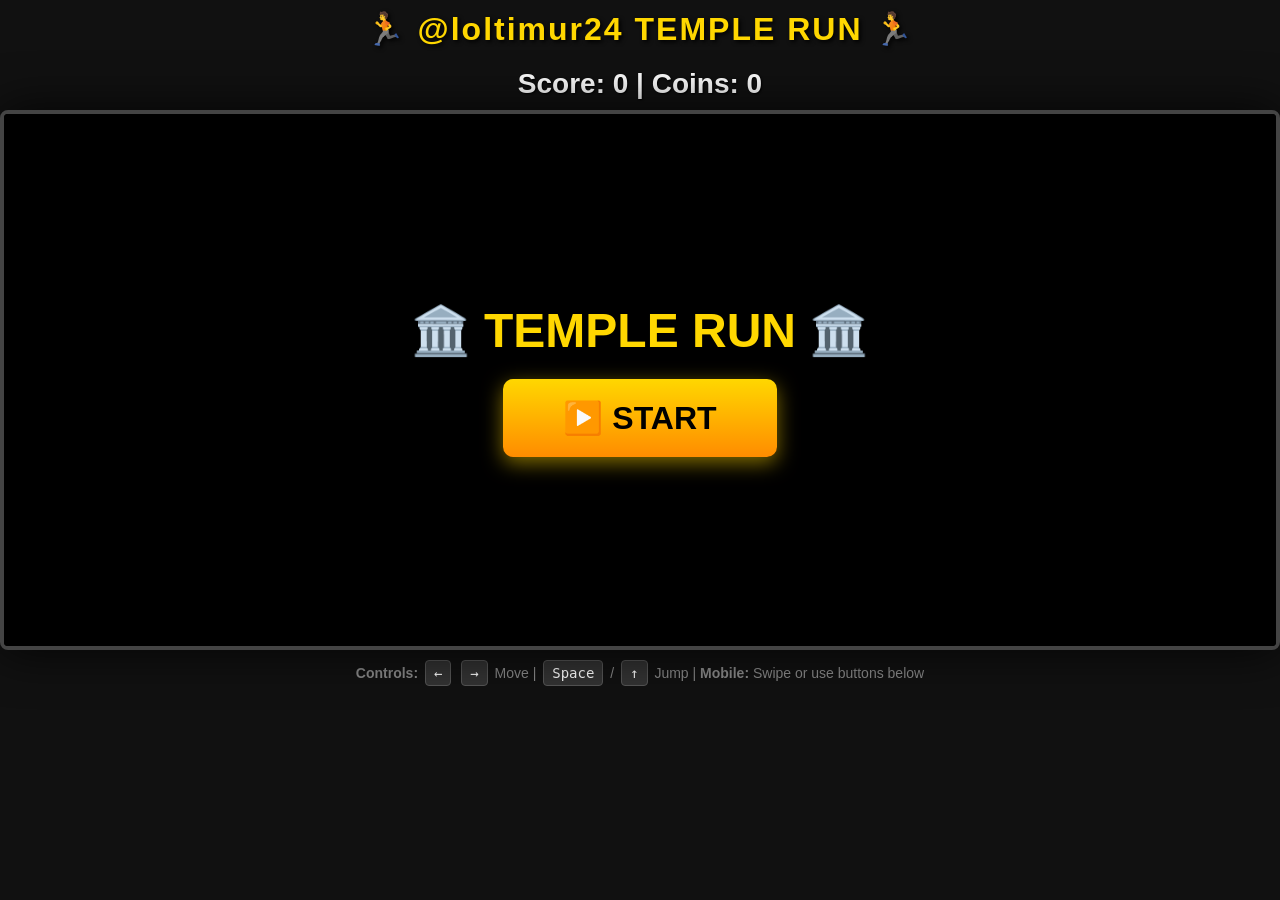
==== index.html @ e9f909a5 "Add initial HTML structure for Temple Run game" ====
<!DOCTYPE html>
<html lang="en">
<head>
<meta charset="UTF-8">
<meta name="viewport" content="width=device-width, initial-scale=1.0, maximum-scale=1.0, user-scalable=no">
<title>@loltimur24 4K Temple Run</title>
<style>
    * {
        margin: 0;
        padding: 0;
        box-sizing: border-box;
        -webkit-tap-highlight-color: transparent;
    }
    
    body {
        margin: 0;
        overflow: hidden;
        font-family: 'Segoe UI', Tahoma, Geneva, Verdana, sans-serif;
        background: #111;
        color: #fff;
        text-align: center;
        min-height: 100vh;
        display: flex;
        flex-direction: column;
        align-items: center;
        touch-action: none;
    }
    
    #gameContainer {
        position: relative;
        box-shadow: 0 0 50px rgba(0,0,0,0.8);
        border: 4px solid #444;
        border-radius: 8px;
        overflow: hidden;
        max-width: 100vw;
        max-height: 60vh;
    }
    
    canvas {
        display: block;
        background: #000;
        max-width: 100%;
        height: auto;
    }
    
    h1 { 
        margin: 10px 0; 
        font-size: clamp(20px, 5vw, 32px); 
        text-shadow: 2px 2px 4px #000;
        color: #ffd700;
        letter-spacing: 2px;
    }
    
    #score { 
        font-size: clamp(18px, 4vw, 28px); 
        margin: 10px; 
        font-weight: bold;
        text-shadow: 1px 1px 2px #000;
    }
    
    #gameOver { 
        position: absolute;
        top: 50%;
        left: 50%;
        transform: translate(-50%, -50%);
        display: none; 
        font-size: clamp(32px, 8vw, 64px); 
        color: #ff4444; 
        font-weight: bold;
        text-shadow: 4px 4px 0px #000;
        background: rgba(0,0,0,0.85);
        padding: 20px 40px;
        border-radius: 10px;
        border: 2px solid #ff4444;
        z-index: 10;
        white-space: nowrap;
    }
    
    #restartBtn { 
        position: absolute;
        top: 65%;
        left: 50%;
        transform: translateX(-50%);
        display: none; 
        font-size: clamp(18px, 4vw, 24px); 
        padding: 15px 40px; 
        cursor: pointer; 
        background: linear-gradient(180deg, #ffd700, #ff8c00);
        color: #000;
        border: none;
        border-radius: 8px;
        font-weight: bold;
        box-shadow: 0 4px 15px rgba(255, 215, 0, 0.4);
        transition: transform 0.2s, box-shadow 0.2s;
        z-index: 11;
    }
    
    #restartBtn:hover, #restartBtn:active {
        transform: translateX(-50%) scale(1.05);
        box-shadow: 0 6px 20px rgba(255, 215, 0, 0.6);
    }
    
    #instructions {
        margin: 10px;
        color: #888;
        font-size: clamp(12px, 3vw, 14px);
        padding: 0 10px;
    }
    
    .key {
        display: inline-block;
        background: #333;
        padding: 4px 8px;
        border-radius: 4px;
        border: 1px solid #555;
        margin: 0 3px;
        font-family: monospace;
        color: #fff;
        font-size: inherit;
    }
    
    /* Mobile Controls */
    #mobileControls {
        display: none;
        width: 100%;
        max-width: 600px;
        padding: 20px;
        gap: 10px;
        justify-content: center;
        flex-wrap: wrap;
    }
    
    .controlBtn {
        width: 80px;
        height: 80px;
        border-radius: 50%;
        border: 3px solid #ffd700;
        background: linear-gradient(180deg, #444, #222);
        color: #ffd700;
        font-size: 32px;
        display: flex;
        align-items: center;
        justify-content: center;
        cursor: pointer;
        user-select: none;
        -webkit-user-select: none;
        touch-action: manipulation;
        box-shadow: 0 4px 10px rgba(0,0,0,0.5);
        transition: transform 0.1s, background 0.1s;
    }
    
    .controlBtn:active, .controlBtn.active {
        transform: scale(0.9);
        background: linear-gradient(180deg, #ffd700, #ff8c00);
        color: #000;
    }
    
    .controlBtn.jump {
        width: 100px;
        height: 100px;
        font-size: 24px;
    }
    
    .controlRow {
        display: flex;
        gap: 15px;
        justify-content: center;
        width: 100%;
    }
    
    #startScreen {
        position: absolute;
        top: 0;
        left: 0;
        width: 100%;
        height: 100%;
        background: rgba(0,0,0,0.9);
        display: flex;
        flex-direction: column;
        align-items: center;
        justify-content: center;
        z-index: 20;
    }
    
    #startScreen h2 {
        font-size: clamp(24px, 6vw, 48px);
        color: #ffd700;
        margin-bottom: 20px;
        text-shadow: 2px 2px 4px #000;
    }
    
    #startBtn {
        font-size: clamp(20px, 5vw, 32px);
        padding: 20px 60px;
        background: linear-gradient(180deg, #ffd700, #ff8c00);
        color: #000;
        border: none;
        border-radius: 10px;
        font-weight: bold;
        cursor: pointer;
        box-shadow: 0 6px 20px rgba(255, 215, 0, 0.5);
        transition: transform 0.2s;
    }
    
    #startBtn:hover, #startBtn:active {
        transform: scale(1.05);
    }
    
    @media (max-width: 768px) {
        #mobileControls {
            display: flex;
        }
        #instructions {
            display: none;
        }
    }
    
    /* Swipe indicator */
    #swipeIndicator {
        position: absolute;
        top: 50%;
        left: 50%;
        transform: translate(-50%, -50%);
        font-size: 48px;
        color: rgba(255, 215, 0, 0.5);
        pointer-events: none;
        display: none;
        z-index: 15;
    }
</style>
</head>
<body>

<h1>🏃 @loltimur24 TEMPLE RUN 🏃</h1>
<div id="score">Score: 0 | Coins: 0</div>

<div id="gameContainer">
    <canvas id="gameCanvas" width="1920" height="1080"></canvas>
    <div id="gameOver">GAME OVER</div>
    <button id="restartBtn" onclick="restartGame()">🔄 RESTART</button>
    <div id="startScreen">
        <h2>🏛️ TEMPLE RUN 🏛️</h2>
        <button id="startBtn" onclick="startGame()">▶️ START</button>
    </div>
    <div id="swipeIndicator">⬆️</div>
</div>

<div id="mobileControls">
    <div class="controlRow">
        <div class="controlBtn" id="btnLeft" ontouchstart="handleMobileInput('left')" onmousedown="handleMobileInput('left')">⬅️</div>
        <div class="controlBtn jump" id="btnJump" ontouchstart="handleMobileInput('jump')" onmousedown="handleMobileInput('jump')">⬆️ JUMP</div>
        <div class="controlBtn" id="btnRight" ontouchstart="handleMobileInput('right')" onmousedown="handleMobileInput('right')">➡️</div>
    </div>
</div>

<div id="instructions">
    <strong>Controls:</strong> 
    <span class="key">←</span> <span class="key">→</span> Move | 
    <span class="key">Space</span> / <span class="key">↑</span> Jump | 
    <strong>Mobile:</strong> Swipe or use buttons below
</div>

<script>
// --- Setup ---
const canvas = document.getElementById('gameCanvas');
const ctx = canvas.getContext('2d');
const scoreDisplay = document.getElementById('score');
const gameOverText = document.getElementById('gameOver');
const restartBtn = document.getElementById('restartBtn');
const startScreen = document.getElementById('startScreen');
const swipeIndicator = document.getElementById('swipeIndicator');

// --- Game State ---
let score = 0;
let coinsCollected = 0;
let gameSpeed = 12;
let gameRunning = false;
let gameStarted = false;
let bgX = 0;
let frameCount = 0;
let animationFrame = 0;

// --- Asset Loading ---
const playerRunImg = new Image();
playerRunImg.src = 'https://image.qwenlm.ai/public_source/ace57d88-04a9-47f6-b54f-a84e5d3ad8c6/13e926a9a-e549-47cf-9aa2-8b9f4a47c302.png';

const playerJumpImg = new Image();
playerJumpImg.src = 'https://image.qwenlm.ai/public_source/ace57d88-04a9-47f6-b54f-a84e5d3ad8c6/133690ae2-9f65-4dce-ad2b-00365bb1eac6.png';

const coinImg = new Image();
coinImg.src = 'https://image.qwenlm.ai/public_source/ace57d88-04a9-47f6-b54f-a84e5d3ad8c6/1ca1d4724-11de-4269-a534-7e46da25418f.png';

const bgImg = new Image();
bgImg.src = 'https://image.qwenlm.ai/public_source/ace57d88-04a9-47f6-b54f-a84e5d3ad8c6/17901c2bb-0bd4-4222-abef-a94e8a43465f.png';

// --- Player Configuration ---
const lanes = [350, 550, 750];
let currentLane = 1;

const player = {
    x: 200,
    y: lanes[currentLane],
    targetY: lanes[currentLane],
    width: 128,
    height: 128,
    dy: 0,
    gravity: 1.2,
    jumpPower: -28,
    grounded: true,
    frameIndex: 0,
    frameTimer: 0,
    isJumping: false
};

// --- Entities ---
const obstacles = [];
const coins = [];
const powerups = [];

const obstacleFreq = 70;
const coinFreq = 50;
const powerupFreq = 400;

// --- Controls ---
const keys = {};
let touchStartX = 0;
let touchStartY = 0;
let touchStartTime = 0;

document.addEventListener('keydown', e => {
    keys[e.key] = true;
    handleInput(e.key);
});

document.addEventListener('keyup', e => keys[e.key] = false);

// Touch/Swipe Controls
canvas.addEventListener('touchstart', handleTouchStart, {passive: false});
canvas.addEventListener('touchmove', handleTouchMove, {passive: false});
canvas.addEventListener('touchend', handleTouchEnd, {passive: false});

function handleTouchStart(e) {
    e.preventDefault();
    touchStartX = e.touches[0].clientX;
    touchStartY = e.touches[0].clientY;
    touchStartTime = Date.now();
}

function handleTouchMove(e) {
    e.preventDefault();
}

function handleTouchEnd(e) {
    e.preventDefault();
    const touchEndX = e.changedTouches[0].clientX;
    const touchEndY = e.changedTouches[0].clientY;
    const touchDuration = Date.now() - touchStartTime;
    
    const diffX = touchEndX - touchStartX;
    const diffY = touchEndY - touchStartY;
    
    // Determine swipe direction
    if (Math.abs(diffY) > Math.abs(diffX) && Math.abs(diffY) > 50) {
        // Vertical swipe
        if (diffY < 0 && player.grounded) {
            // Swipe up - jump
            player.dy = player.jumpPower;
            player.grounded = false;
            player.isJumping = true;
            showSwipeIndicator('⬆️');
        }
    } else if (Math.abs(diffX) > Math.abs(diffY) && Math.abs(diffX) > 50) {
        // Horizontal swipe
        if (diffX < 0 && currentLane > 0) {
            // Swipe left
            currentLane--;
            player.targetY = lanes[currentLane];
            showSwipeIndicator('⬅️');
        } else if (diffX > 0 && currentLane < lanes.length - 1) {
            // Swipe right
            currentLane++;
            player.targetY = lanes[currentLane];
            showSwipeIndicator('➡️');
        }
    } else if (touchDuration < 200 && Math.abs(diffY) < 10 && Math.abs(diffX) < 10) {
        // Tap - jump
        if (player.grounded) {
            player.dy = player.jumpPower;
            player.grounded = false;
            player.isJumping = true;
        }
    }
}

function handleMobileInput(action) {
    if (!gameRunning) return;
    
    const btn = document.getElementById('btn' + action.charAt(0).toUpperCase() + action.slice(1));
    if (btn) {
        btn.classList.add('active');
        setTimeout(() => btn.classList.remove('active'), 150);
    }
    
    if (action === 'left' && currentLane > 0) {
        currentLane--;
        player.targetY = lanes[currentLane];
    } else if (action === 'right' && currentLane < lanes.length - 1) {
        currentLane++;
        player.targetY = lanes[currentLane];
    } else if (action === 'jump' && player.grounded) {
        player.dy = player.jumpPower;
        player.grounded = false;
        player.isJumping = true;
    }
}

function handleInput(key) {
    if (!gameRunning) return;

    if ((key === ' ' || key === 'ArrowUp') && player.grounded) {
        player.dy = player.jumpPower;
        player.grounded = false;
        player.isJumping = true;
    }
    
    if (key === 'ArrowLeft' && currentLane > 0) {
        currentLane--;
        player.targetY = lanes[currentLane];
    }
    if (key === 'ArrowRight' && currentLane < lanes.length - 1) {
        currentLane++;
        player.targetY = lanes[currentLane];
    }
}

function showSwipeIndicator(symbol) {
    swipeIndicator.textContent = symbol;
    swipeIndicator.style.display = 'block';
    setTimeout(() => {
        swipeIndicator.style.display = 'none';
    }, 500);
}

// --- Spawning ---
function spawnObstacle() {
    const laneIndex = Math.floor(Math.random() * lanes.length);
    obstacles.push({
        x: canvas.width + 100,
        y: lanes[laneIndex] + 48,
        width: 80,
        height: 80,
        type: Math.random() > 0.5 ? 'rock' : 'log'
    });
}

function spawnCoin() {
    const laneIndex = Math.floor(Math.random() * lanes.length);
    coins.push({
        x: canvas.width + 100,
        y: lanes[laneIndex] + 20,
        width: 64,
        height: 64,
        frameIndex: 0,
        frameTimer: 0
    });
}

function spawnPowerup() {
    const laneIndex = Math.floor(Math.random() * lanes.length);
    powerups.push({
        x: canvas.width + 100,
        y: lanes[laneIndex],
        width: 70,
        height: 70,
        type: 'shield'
    });
}

// --- Physics & Updates ---
function updatePlayer() {
    if (!gameRunning) return;

    // Smooth lane transition
    player.y += (player.targetY - player.y) * 0.25;

    // Jump physics
    player.dy += player.gravity;
    player.y += player.dy;

    // Ground collision
    if (player.y >= player.targetY) {
        player.y = player.targetY;
        player.dy = 0;
        player.grounded = true;
        player.isJumping = false;
    }

    // Animation
    player.frameTimer++;
    if (player.frameTimer >= 5) {
        player.frameTimer = 0;
        player.frameIndex = (player.frameIndex + 1) % 8;
    }
}

function updateEntities() {
    if (!gameRunning) return;

    // Obstacles
    for (let i = obstacles.length - 1; i >= 0; i--) {
        let obs = obstacles[i];
        obs.x -= gameSpeed;

        // Collision
        if (player.x + 30 < obs.x + obs.width &&
            player.x + player.width - 30 > obs.x &&
            player.y + 20 < obs.y + obs.height &&
            player.y + player.height - 20 > obs.y) {
            endGame();
        }

        if (obs.x + obs.width < 0) {
            obstacles.splice(i, 1);
            score++;
            updateScore();
            if(score % 10 === 0) gameSpeed += 0.5;
        }
    }

    // Coins
    for (let i = coins.length - 1; i >= 0; i--) {
        let c = coins[i];
        c.x -= gameSpeed;
        c.frameTimer++;
        if (c.frameTimer >= 10) {
            c.frameTimer = 0;
            c.frameIndex = (c.frameIndex + 1) % 4;
        }

        if (player.x < c.x + c.width && player.x + player.width > c.x &&
            player.y < c.y + c.height && player.y + player.height > c.y) {
            coins.splice(i, 1);
            coinsCollected++;
            score += 5;
            updateScore();
        }
        
        if (c.x + c.width < 0) coins.splice(i, 1);
    }

    // Powerups
    for (let i = powerups.length - 1; i >= 0; i--) {
        let p = powerups[i];
        p.x -= gameSpeed;

        if (player.x < p.x + p.width && player.x + player.width > p.x &&
            player.y < p.y + p.height && player.y + player.height > p.y) {
            powerups.splice(i, 1);
            score += 20;
            updateScore();
        }

        if (p.x + p.width < 0) powerups.splice(i, 1);
    }

    frameCount++;
    if (frameCount % obstacleFreq === 0) spawnObstacle();
    if (frameCount % coinFreq === 0) spawnCoin();
    if (frameCount % powerupFreq === 0) spawnPowerup();
}

function updateScore() {
    scoreDisplay.innerText = `Score: ${score} | Coins: ${coinsCollected}`;
}

// --- Drawing ---
function drawBackground() {
    bgX -= gameSpeed * 0.3;
    if (bgX <= -canvas.width) bgX = 0;
    
    ctx.drawImage(bgImg, bgX, 0, canvas.width, canvas.height);
    ctx.drawImage(bgImg, bgX + canvas.width, 0, canvas.width, canvas.height);
    
    // Lane markers
    ctx.strokeStyle = "rgba(255, 255, 255, 0.15)";
    ctx.lineWidth = 3;
    ctx.setLineDash([20, 20]);
    lanes.forEach(laneY => {
        ctx.beginPath();
        ctx.moveTo(0, laneY + 110);
        ctx.lineTo(canvas.width, laneY + 110);
        ctx.stroke();
    });
    ctx.setLineDash([]);
}

function drawPlayer() {
    // Shadow
    ctx.fillStyle = "rgba(0,0,0,0.4)";
    ctx.beginPath();
    ctx.ellipse(player.x + player.width/2, player.y + player.height, player.width/2.5, 15, 0, 0, Math.PI * 2);
    ctx.fill();

    // Animated sprite
    const spriteWidth = 128;
    const spriteHeight = 128;
    
    if (player.isJumping) {
        // Use jump sprite (4 frames)
        const jumpFrame = Math.min(Math.floor(player.frameIndex / 2), 3);
        ctx.drawImage(
            playerJumpImg,
            jumpFrame * spriteWidth, 0, spriteWidth, spriteHeight,
            player.x, player.y, player.width, player.height
        );
    } else {
        // Use run sprite (8 frames)
        ctx.drawImage(
            playerRunImg,
            player.frameIndex * spriteWidth, 0, spriteWidth, spriteHeight,
            player.x, player.y, player.width, player.height
        );
    }
}

function drawObstacles() {
    obstacles.forEach(o => {
        if (o.type === 'rock') {
            ctx.fillStyle = "#654321";
            ctx.beginPath();
            ctx.moveTo(o.x, o.y + o.height);
            ctx.lineTo(o.x + o.width/2, o.y);
            ctx.lineTo(o.x + o.width, o.y + o.height);
            ctx.fill();
            ctx.fillStyle = "#4a3015";
            ctx.fillRect(o.x + 15, o.y + 30, o.width - 30, o.height - 30);
        } else {
            ctx.fillStyle = "#8B4513";
            ctx.fillRect(o.x, o.y + 40, o.width, o.height - 40);
            ctx.fillStyle = "#654321";
            ctx.fillRect(o.x + 10, o.y + 50, o.width - 20, o.height - 50);
        }
    });
}

function drawCoins() {
    coins.forEach(c => {
        const spriteWidth = 64;
        const spriteHeight = 64;
        ctx.drawImage(
            coinImg,
            c.frameIndex * spriteWidth, 0, spriteWidth, spriteHeight,
            c.x, c.y, c.width, c.height
        );
    });
}

function drawPowerups() {
    powerups.forEach(p => {
        ctx.fillStyle = "#00ffff";
        ctx.shadowBlur = 25;
        ctx.shadowColor = "#00ffff";
        ctx.beginPath();
        ctx.arc(p.x + p.width/2, p.y + p.height/2, 35, 0, Math.PI*2);
        ctx.fill();
        ctx.shadowBlur = 0;
        ctx.fillStyle = "#fff";
        ctx.font = "bold 28px Arial";
        ctx.textAlign = "center";
        ctx.fillText("⚡", p.x + p.width/2, p.y + p.height/2 + 10);
        ctx.textAlign = "left";
    });
}

function gameLoop() {
    if (!gameRunning) return;
    
    ctx.clearRect(0, 0, canvas.width, canvas.height);
    
    drawBackground();
    updatePlayer();
    updateEntities();
    
    drawCoins();
    drawPowerups();
    drawObstacles();
    drawPlayer();
    
    requestAnimationFrame(gameLoop);
}

function startGame() {
    startScreen.style.display = 'none';
    gameStarted = true;
    restartGame();
}

function endGame() {
    gameRunning = false;
    gameOverText.style.display = 'block';
    restartBtn.style.display = 'block';
}

function restartGame() {
    obstacles.length = 0;
    coins.length = 0;
    powerups.length = 0;
    score = 0;
    coinsCollected = 0;
    frameCount = 0;
    gameSpeed = 12;
    currentLane = 1;
    player.targetY = lanes[currentLane];
    player.y = lanes[currentLane];
    player.dy = 0;
    player.grounded = true;
    player.isJumping = false;
    player.frameIndex = 0;
    gameRunning = true;
    
    updateScore();
    gameOverText.style.display = 'none';
    restartBtn.style.display = 'none';
    
    gameLoop();
}

// --- Initialize ---
let imagesLoaded = 0;
const totalImages = 4;

[playerRunImg, playerJumpImg, coinImg, bgImg].forEach(img => {
    img.onload = () => {
        imagesLoaded++;
        if (imagesLoaded === totalImages) {
            console.log('All assets loaded!');
        }
    };
    img.onerror = () =>
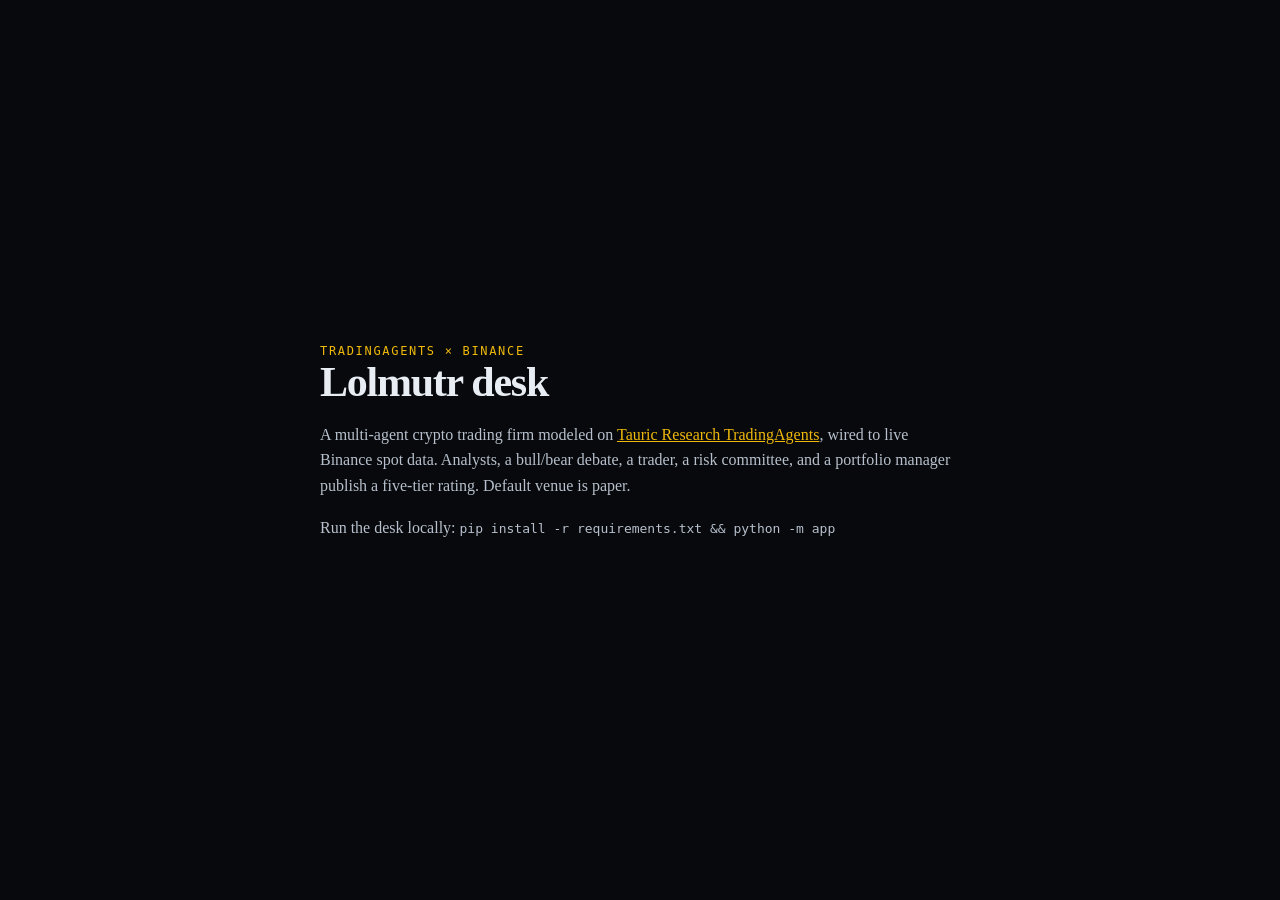
==== commit 417c0bbb: "Build a Binance trading desk on the TradingAgents firm. Wire Tauric Research's analyst–debate–trader" ====
--- a/index.html
+++ b/index.html
@@ -1,739 +1,34 @@
 <!DOCTYPE html>
 <html lang="en">
 <head>
-<meta charset="UTF-8">
-<meta name="viewport" content="width=device-width, initial-scale=1.0, maximum-scale=1.0, user-scalable=no">
-<title>@loltimur24 4K Temple Run</title>
-<style>
-    * {
-        margin: 0;
-        padding: 0;
-        box-sizing: border-box;
-        -webkit-tap-highlight-color: transparent;
+  <meta charset="UTF-8" />
+  <meta name="viewport" content="width=device-width, initial-scale=1.0" />
+  <title>Lolmutr · Binance TradingAgents desk</title>
+  <style>
+    :root { color-scheme: dark; }
+    body {
+      margin: 0; min-height: 100vh; display: grid; place-items: center;
+      font-family: Georgia, "Times New Roman", serif;
+      background: #07090c; color: #e8edf4;
     }
-    
-    body {
-        margin: 0;
-        overflow: hidden;
-        font-family: 'Segoe UI', Tahoma, Geneva, Verdana, sans-serif;
-        background: #111;
-        color: #fff;
-        text-align: center;
-        min-height: 100vh;
-        display: flex;
-        flex-direction: column;
-        align-items: center;
-        touch-action: none;
-    }
-    
-    #gameContainer {
-        position: relative;
-        box-shadow: 0 0 50px rgba(0,0,0,0.8);
-        border: 4px solid #444;
-        border-radius: 8px;
-        overflow: hidden;
-        max-width: 100vw;
-        max-height: 60vh;
-    }
-    
-    canvas {
-        display: block;
-        background: #000;
-        max-width: 100%;
-        height: auto;
-    }
-    
-    h1 { 
-        margin: 10px 0; 
-        font-size: clamp(20px, 5vw, 32px); 
-        text-shadow: 2px 2px 4px #000;
-        color: #ffd700;
-        letter-spacing: 2px;
-    }
-    
-    #score { 
-        font-size: clamp(18px, 4vw, 28px); 
-        margin: 10px; 
-        font-weight: bold;
-        text-shadow: 1px 1px 2px #000;
-    }
-    
-    #gameOver { 
-        position: absolute;
-        top: 50%;
-        left: 50%;
-        transform: translate(-50%, -50%);
-        display: none; 
-        font-size: clamp(32px, 8vw, 64px); 
-        color: #ff4444; 
-        font-weight: bold;
-        text-shadow: 4px 4px 0px #000;
-        background: rgba(0,0,0,0.85);
-        padding: 20px 40px;
-        border-radius: 10px;
-        border: 2px solid #ff4444;
-        z-index: 10;
-        white-space: nowrap;
-    }
-    
-    #restartBtn { 
-        position: absolute;
-        top: 65%;
-        left: 50%;
-        transform: translateX(-50%);
-        display: none; 
-        font-size: clamp(18px, 4vw, 24px); 
-        padding: 15px 40px; 
-        cursor: pointer; 
-        background: linear-gradient(180deg, #ffd700, #ff8c00);
-        color: #000;
-        border: none;
-        border-radius: 8px;
-        font-weight: bold;
-        box-shadow: 0 4px 15px rgba(255, 215, 0, 0.4);
-        transition: transform 0.2s, box-shadow 0.2s;
-        z-index: 11;
-    }
-    
-    #restartBtn:hover, #restartBtn:active {
-        transform: translateX(-50%) scale(1.05);
-        box-shadow: 0 6px 20px rgba(255, 215, 0, 0.6);
-    }
-    
-    #instructions {
-        margin: 10px;
-        color: #888;
-        font-size: clamp(12px, 3vw, 14px);
-        padding: 0 10px;
-    }
-    
-    .key {
-        display: inline-block;
-        background: #333;
-        padding: 4px 8px;
-        border-radius: 4px;
-        border: 1px solid #555;
-        margin: 0 3px;
-        font-family: monospace;
-        color: #fff;
-        font-size: inherit;
-    }
-    
-    /* Mobile Controls */
-    #mobileControls {
-        display: none;
-        width: 100%;
-        max-width: 600px;
-        padding: 20px;
-        gap: 10px;
-        justify-content: center;
-        flex-wrap: wrap;
-    }
-    
-    .controlBtn {
-        width: 80px;
-        height: 80px;
-        border-radius: 50%;
-        border: 3px solid #ffd700;
-        background: linear-gradient(180deg, #444, #222);
-        color: #ffd700;
-        font-size: 32px;
-        display: flex;
-        align-items: center;
-        justify-content: center;
-        cursor: pointer;
-        user-select: none;
-        -webkit-user-select: none;
-        touch-action: manipulation;
-        box-shadow: 0 4px 10px rgba(0,0,0,0.5);
-        transition: transform 0.1s, background 0.1s;
-    }
-    
-    .controlBtn:active, .controlBtn.active {
-        transform: scale(0.9);
-        background: linear-gradient(180deg, #ffd700, #ff8c00);
-        color: #000;
-    }
-    
-    .controlBtn.jump {
-        width: 100px;
-        height: 100px;
-        font-size: 24px;
-    }
-    
-    .controlRow {
-        display: flex;
-        gap: 15px;
-        justify-content: center;
-        width: 100%;
-    }
-    
-    #startScreen {
-        position: absolute;
-        top: 0;
-        left: 0;
-        width: 100%;
-        height: 100%;
-        background: rgba(0,0,0,0.9);
-        display: flex;
-        flex-direction: column;
-        align-items: center;
-        justify-content: center;
-        z-index: 20;
-    }
-    
-    #startScreen h2 {
-        font-size: clamp(24px, 6vw, 48px);
-        color: #ffd700;
-        margin-bottom: 20px;
-        text-shadow: 2px 2px 4px #000;
-    }
-    
-    #startBtn {
-        font-size: clamp(20px, 5vw, 32px);
-        padding: 20px 60px;
-        background: linear-gradient(180deg, #ffd700, #ff8c00);
-        color: #000;
-        border: none;
-        border-radius: 10px;
-        font-weight: bold;
-        cursor: pointer;
-        box-shadow: 0 6px 20px rgba(255, 215, 0, 0.5);
-        transition: transform 0.2s;
-    }
-    
-    #startBtn:hover, #startBtn:active {
-        transform: scale(1.05);
-    }
-    
-    @media (max-width: 768px) {
-        #mobileControls {
-            display: flex;
-        }
-        #instructions {
-            display: none;
-        }
-    }
-    
-    /* Swipe indicator */
-    #swipeIndicator {
-        position: absolute;
-        top: 50%;
-        left: 50%;
-        transform: translate(-50%, -50%);
-        font-size: 48px;
-        color: rgba(255, 215, 0, 0.5);
-        pointer-events: none;
-        display: none;
-        z-index: 15;
-    }
-</style>
+    main { max-width: 640px; padding: 48px 28px; }
+    h1 { font-size: 42px; letter-spacing: -0.03em; margin: 0 0 12px; }
+    p { line-height: 1.6; color: #b7c0cc; }
+    a { color: #f0b90b; }
+    .tag { font-family: ui-monospace, monospace; font-size: 12px; letter-spacing: 0.14em; color: #f0b90b; }
+  </style>
 </head>
 <body>
-
-<h1>🏃 @loltimur24 TEMPLE RUN 🏃</h1>
-<div id="score">Score: 0 | Coins: 0</div>
-
-<div id="gameContainer">
-    <canvas id="gameCanvas" width="1920" height="1080"></canvas>
-    <div id="gameOver">GAME OVER</div>
-    <button id="restartBtn" onclick="restartGame()">🔄 RESTART</button>
-    <div id="startScreen">
-        <h2>🏛️ TEMPLE RUN 🏛️</h2>
-        <button id="startBtn" onclick="startGame()">▶️ START</button>
-    </div>
-    <div id="swipeIndicator">⬆️</div>
-</div>
-
-<div id="mobileControls">
-    <div class="controlRow">
-        <div class="controlBtn" id="btnLeft" ontouchstart="handleMobileInput('left')" onmousedown="handleMobileInput('left')">⬅️</div>
-        <div class="controlBtn jump" id="btnJump" ontouchstart="handleMobileInput('jump')" onmousedown="handleMobileInput('jump')">⬆️ JUMP</div>
-        <div class="controlBtn" id="btnRight" ontouchstart="handleMobileInput('right')" onmousedown="handleMobileInput('right')">➡️</div>
-    </div>
-</div>
-
-<div id="instructions">
-    <strong>Controls:</strong> 
-    <span class="key">←</span> <span class="key">→</span> Move | 
-    <span class="key">Space</span> / <span class="key">↑</span> Jump | 
-    <strong>Mobile:</strong> Swipe or use buttons below
-</div>
-
-<script>
-// --- Setup ---
-const canvas = document.getElementById('gameCanvas');
-const ctx = canvas.getContext('2d');
-const scoreDisplay = document.getElementById('score');
-const gameOverText = document.getElementById('gameOver');
-const restartBtn = document.getElementById('restartBtn');
-const startScreen = document.getElementById('startScreen');
-const swipeIndicator = document.getElementById('swipeIndicator');
-
-// --- Game State ---
-let score = 0;
-let coinsCollected = 0;
-let gameSpeed = 12;
-let gameRunning = false;
-let gameStarted = false;
-let bgX = 0;
-let frameCount = 0;
-let animationFrame = 0;
-
-// --- Asset Loading ---
-const playerRunImg = new Image();
-playerRunImg.src = 'https://image.qwenlm.ai/public_source/ace57d88-04a9-47f6-b54f-a84e5d3ad8c6/13e926a9a-e549-47cf-9aa2-8b9f4a47c302.png';
-
-const playerJumpImg = new Image();
-playerJumpImg.src = 'https://image.qwenlm.ai/public_source/ace57d88-04a9-47f6-b54f-a84e5d3ad8c6/133690ae2-9f65-4dce-ad2b-00365bb1eac6.png';
-
-const coinImg = new Image();
-coinImg.src = 'https://image.qwenlm.ai/public_source/ace57d88-04a9-47f6-b54f-a84e5d3ad8c6/1ca1d4724-11de-4269-a534-7e46da25418f.png';
-
-const bgImg = new Image();
-bgImg.src = 'https://image.qwenlm.ai/public_source/ace57d88-04a9-47f6-b54f-a84e5d3ad8c6/17901c2bb-0bd4-4222-abef-a94e8a43465f.png';
-
-// --- Player Configuration ---
-const lanes = [350, 550, 750];
-let currentLane = 1;
-
-const player = {
-    x: 200,
-    y: lanes[currentLane],
-    targetY: lanes[currentLane],
-    width: 128,
-    height: 128,
-    dy: 0,
-    gravity: 1.2,
-    jumpPower: -28,
-    grounded: true,
-    frameIndex: 0,
-    frameTimer: 0,
-    isJumping: false
-};
-
-// --- Entities ---
-const obstacles = [];
-const coins = [];
-const powerups = [];
-
-const obstacleFreq = 70;
-const coinFreq = 50;
-const powerupFreq = 400;
-
-// --- Controls ---
-const keys = {};
-let touchStartX = 0;
-let touchStartY = 0;
-let touchStartTime = 0;
-
-document.addEventListener('keydown', e => {
-    keys[e.key] = true;
-    handleInput(e.key);
-});
-
-document.addEventListener('keyup', e => keys[e.key] = false);
-
-// Touch/Swipe Controls
-canvas.addEventListener('touchstart', handleTouchStart, {passive: false});
-canvas.addEventListener('touchmove', handleTouchMove, {passive: false});
-canvas.addEventListener('touchend', handleTouchEnd, {passive: false});
-
-function handleTouchStart(e) {
-    e.preventDefault();
-    touchStartX = e.touches[0].clientX;
-    touchStartY = e.touches[0].clientY;
-    touchStartTime = Date.now();
-}
-
-function handleTouchMove(e) {
-    e.preventDefault();
-}
-
-function handleTouchEnd(e) {
-    e.preventDefault();
-    const touchEndX = e.changedTouches[0].clientX;
-    const touchEndY = e.changedTouches[0].clientY;
-    const touchDuration = Date.now() - touchStartTime;
-    
-    const diffX = touchEndX - touchStartX;
-    const diffY = touchEndY - touchStartY;
-    
-    // Determine swipe direction
-    if (Math.abs(diffY) > Math.abs(diffX) && Math.abs(diffY) > 50) {
-        // Vertical swipe
-        if (diffY < 0 && player.grounded) {
-            // Swipe up - jump
-            player.dy = player.jumpPower;
-            player.grounded = false;
-            player.isJumping = true;
-            showSwipeIndicator('⬆️');
-        }
-    } else if (Math.abs(diffX) > Math.abs(diffY) && Math.abs(diffX) > 50) {
-        // Horizontal swipe
-        if (diffX < 0 && currentLane > 0) {
-            // Swipe left
-            currentLane--;
-            player.targetY = lanes[currentLane];
-            showSwipeIndicator('⬅️');
-        } else if (diffX > 0 && currentLane < lanes.length - 1) {
-            // Swipe right
-            currentLane++;
-            player.targetY = lanes[currentLane];
-            showSwipeIndicator('➡️');
-        }
-    } else if (touchDuration < 200 && Math.abs(diffY) < 10 && Math.abs(diffX) < 10) {
-        // Tap - jump
-        if (player.grounded) {
-            player.dy = player.jumpPower;
-            player.grounded = false;
-            player.isJumping = true;
-        }
-    }
-}
-
-function handleMobileInput(action) {
-    if (!gameRunning) return;
-    
-    const btn = document.getElementById('btn' + action.charAt(0).toUpperCase() + action.slice(1));
-    if (btn) {
-        btn.classList.add('active');
-        setTimeout(() => btn.classList.remove('active'), 150);
-    }
-    
-    if (action === 'left' && currentLane > 0) {
-        currentLane--;
-        player.targetY = lanes[currentLane];
-    } else if (action === 'right' && currentLane < lanes.length - 1) {
-        currentLane++;
-        player.targetY = lanes[currentLane];
-    } else if (action === 'jump' && player.grounded) {
-        player.dy = player.jumpPower;
-        player.grounded = false;
-        player.isJumping = true;
-    }
-}
-
-function handleInput(key) {
-    if (!gameRunning) return;
-
-    if ((key === ' ' || key === 'ArrowUp') && player.grounded) {
-        player.dy = player.jumpPower;
-        player.grounded = false;
-        player.isJumping = true;
-    }
-    
-    if (key === 'ArrowLeft' && currentLane > 0) {
-        currentLane--;
-        player.targetY = lanes[currentLane];
-    }
-    if (key === 'ArrowRight' && currentLane < lanes.length - 1) {
-        currentLane++;
-        player.targetY = lanes[currentLane];
-    }
-}
-
-function showSwipeIndicator(symbol) {
-    swipeIndicator.textContent = symbol;
-    swipeIndicator.style.display = 'block';
-    setTimeout(() => {
-        swipeIndicator.style.display = 'none';
-    }, 500);
-}
-
-// --- Spawning ---
-function spawnObstacle() {
-    const laneIndex = Math.floor(Math.random() * lanes.length);
-    obstacles.push({
-        x: canvas.width + 100,
-        y: lanes[laneIndex] + 48,
-        width: 80,
-        height: 80,
-        type: Math.random() > 0.5 ? 'rock' : 'log'
-    });
-}
-
-function spawnCoin() {
-    const laneIndex = Math.floor(Math.random() * lanes.length);
-    coins.push({
-        x: canvas.width + 100,
-        y: lanes[laneIndex] + 20,
-        width: 64,
-        height: 64,
-        frameIndex: 0,
-        frameTimer: 0
-    });
-}
-
-function spawnPowerup() {
-    const laneIndex = Math.floor(Math.random() * lanes.length);
-    powerups.push({
-        x: canvas.width + 100,
-        y: lanes[laneIndex],
-        width: 70,
-        height: 70,
-        type: 'shield'
-    });
-}
-
-// --- Physics & Updates ---
-function updatePlayer() {
-    if (!gameRunning) return;
-
-    // Smooth lane transition
-    player.y += (player.targetY - player.y) * 0.25;
-
-    // Jump physics
-    player.dy += player.gravity;
-    player.y += player.dy;
-
-    // Ground collision
-    if (player.y >= player.targetY) {
-        player.y = player.targetY;
-        player.dy = 0;
-        player.grounded = true;
-        player.isJumping = false;
-    }
-
-    // Animation
-    player.frameTimer++;
-    if (player.frameTimer >= 5) {
-        player.frameTimer = 0;
-        player.frameIndex = (player.frameIndex + 1) % 8;
-    }
-}
-
-function updateEntities() {
-    if (!gameRunning) return;
-
-    // Obstacles
-    for (let i = obstacles.length - 1; i >= 0; i--) {
-        let obs = obstacles[i];
-        obs.x -= gameSpeed;
-
-        // Collision
-        if (player.x + 30 < obs.x + obs.width &&
-            player.x + player.width - 30 > obs.x &&
-            player.y + 20 < obs.y + obs.height &&
-            player.y + player.height - 20 > obs.y) {
-            endGame();
-        }
-
-        if (obs.x + obs.width < 0) {
-            obstacles.splice(i, 1);
-            score++;
-            updateScore();
-            if(score % 10 === 0) gameSpeed += 0.5;
-        }
-    }
-
-    // Coins
-    for (let i = coins.length - 1; i >= 0; i--) {
-        let c = coins[i];
-        c.x -= gameSpeed;
-        c.frameTimer++;
-        if (c.frameTimer >= 10) {
-            c.frameTimer = 0;
-            c.frameIndex = (c.frameIndex + 1) % 4;
-        }
-
-        if (player.x < c.x + c.width && player.x + player.width > c.x &&
-            player.y < c.y + c.height && player.y + player.height > c.y) {
-            coins.splice(i, 1);
-            coinsCollected++;
-            score += 5;
-            updateScore();
-        }
-        
-        if (c.x + c.width < 0) coins.splice(i, 1);
-    }
-
-    // Powerups
-    for (let i = powerups.length - 1; i >= 0; i--) {
-        let p = powerups[i];
-        p.x -= gameSpeed;
-
-        if (player.x < p.x + p.width && player.x + player.width > p.x &&
-            player.y < p.y + p.height && player.y + player.height > p.y) {
-            powerups.splice(i, 1);
-            score += 20;
-            updateScore();
-        }
-
-        if (p.x + p.width < 0) powerups.splice(i, 1);
-    }
-
-    frameCount++;
-    if (frameCount % obstacleFreq === 0) spawnObstacle();
-    if (frameCount % coinFreq === 0) spawnCoin();
-    if (frameCount % powerupFreq === 0) spawnPowerup();
-}
-
-function updateScore() {
-    scoreDisplay.innerText = `Score: ${score} | Coins: ${coinsCollected}`;
-}
-
-// --- Drawing ---
-function drawBackground() {
-    bgX -= gameSpeed * 0.3;
-    if (bgX <= -canvas.width) bgX = 0;
-    
-    ctx.drawImage(bgImg, bgX, 0, canvas.width, canvas.height);
-    ctx.drawImage(bgImg, bgX + canvas.width, 0, canvas.width, canvas.height);
-    
-    // Lane markers
-    ctx.strokeStyle = "rgba(255, 255, 255, 0.15)";
-    ctx.lineWidth = 3;
-    ctx.setLineDash([20, 20]);
-    lanes.forEach(laneY => {
-        ctx.beginPath();
-        ctx.moveTo(0, laneY + 110);
-        ctx.lineTo(canvas.width, laneY + 110);
-        ctx.stroke();
-    });
-    ctx.setLineDash([]);
-}
-
-function drawPlayer() {
-    // Shadow
-    ctx.fillStyle = "rgba(0,0,0,0.4)";
-    ctx.beginPath();
-    ctx.ellipse(player.x + player.width/2, player.y + player.height, player.width/2.5, 15, 0, 0, Math.PI * 2);
-    ctx.fill();
-
-    // Animated sprite
-    const spriteWidth = 128;
-    const spriteHeight = 128;
-    
-    if (player.isJumping) {
-        // Use jump sprite (4 frames)
-        const jumpFrame = Math.min(Math.floor(player.frameIndex / 2), 3);
-        ctx.drawImage(
-            playerJumpImg,
-            jumpFrame * spriteWidth, 0, spriteWidth, spriteHeight,
-            player.x, player.y, player.width, player.height
-        );
-    } else {
-        // Use run sprite (8 frames)
-        ctx.drawImage(
-            playerRunImg,
-            player.frameIndex * spriteWidth, 0, spriteWidth, spriteHeight,
-            player.x, player.y, player.width, player.height
-        );
-    }
-}
-
-function drawObstacles() {
-    obstacles.forEach(o => {
-        if (o.type === 'rock') {
-            ctx.fillStyle = "#654321";
-            ctx.beginPath();
-            ctx.moveTo(o.x, o.y + o.height);
-            ctx.lineTo(o.x + o.width/2, o.y);
-            ctx.lineTo(o.x + o.width, o.y + o.height);
-            ctx.fill();
-            ctx.fillStyle = "#4a3015";
-            ctx.fillRect(o.x + 15, o.y + 30, o.width - 30, o.height - 30);
-        } else {
-            ctx.fillStyle = "#8B4513";
-            ctx.fillRect(o.x, o.y + 40, o.width, o.height - 40);
-            ctx.fillStyle = "#654321";
-            ctx.fillRect(o.x + 10, o.y + 50, o.width - 20, o.height - 50);
-        }
-    });
-}
-
-function drawCoins() {
-    coins.forEach(c => {
-        const spriteWidth = 64;
-        const spriteHeight = 64;
-        ctx.drawImage(
-            coinImg,
-            c.frameIndex * spriteWidth, 0, spriteWidth, spriteHeight,
-            c.x, c.y, c.width, c.height
-        );
-    });
-}
-
-function drawPowerups() {
-    powerups.forEach(p => {
-        ctx.fillStyle = "#00ffff";
-        ctx.shadowBlur = 25;
-        ctx.shadowColor = "#00ffff";
-        ctx.beginPath();
-        ctx.arc(p.x + p.width/2, p.y + p.height/2, 35, 0, Math.PI*2);
-        ctx.fill();
-        ctx.shadowBlur = 0;
-        ctx.fillStyle = "#fff";
-        ctx.font = "bold 28px Arial";
-        ctx.textAlign = "center";
-        ctx.fillText("⚡", p.x + p.width/2, p.y + p.height/2 + 10);
-        ctx.textAlign = "left";
-    });
-}
-
-function gameLoop() {
-    if (!gameRunning) return;
-    
-    ctx.clearRect(0, 0, canvas.width, canvas.height);
-    
-    drawBackground();
-    updatePlayer();
-    updateEntities();
-    
-    drawCoins();
-    drawPowerups();
-    drawObstacles();
-    drawPlayer();
-    
-    requestAnimationFrame(gameLoop);
-}
-
-function startGame() {
-    startScreen.style.display = 'none';
-    gameStarted = true;
-    restartGame();
-}
-
-function endGame() {
-    gameRunning = false;
-    gameOverText.style.display = 'block';
-    restartBtn.style.display = 'block';
-}
-
-function restartGame() {
-    obstacles.length = 0;
-    coins.length = 0;
-    powerups.length = 0;
-    score = 0;
-    coinsCollected = 0;
-    frameCount = 0;
-    gameSpeed = 12;
-    currentLane = 1;
-    player.targetY = lanes[currentLane];
-    player.y = lanes[currentLane];
-    player.dy = 0;
-    player.grounded = true;
-    player.isJumping = false;
-    player.frameIndex = 0;
-    gameRunning = true;
-    
-    updateScore();
-    gameOverText.style.display = 'none';
-    restartBtn.style.display = 'none';
-    
-    gameLoop();
-}
-
-// --- Initialize ---
-let imagesLoaded = 0;
-const totalImages = 4;
-
-[playerRunImg, playerJumpImg, coinImg, bgImg].forEach(img => {
-    img.onload = () => {
-        imagesLoaded++;
-        if (imagesLoaded === totalImages) {
-            console.log('All assets loaded!');
-        }
-    };
-    img.onerror = () =>
+  <main>
+    <div class="tag">TRADINGAGENTS × BINANCE</div>
+    <h1>Lolmutr desk</h1>
+    <p>
+      A multi-agent crypto trading firm modeled on
+      <a href="https://github.com/TauricResearch/TradingAgents">Tauric Research TradingAgents</a>,
+      wired to live Binance spot data. Analysts, a bull/bear debate, a trader, a risk
+      committee, and a portfolio manager publish a five-tier rating. Default venue is paper.
+    </p>
+    <p>Run the desk locally: <code>pip install -r requirements.txt && python -m app</code></p>
+  </main>
+</body>
+</html>
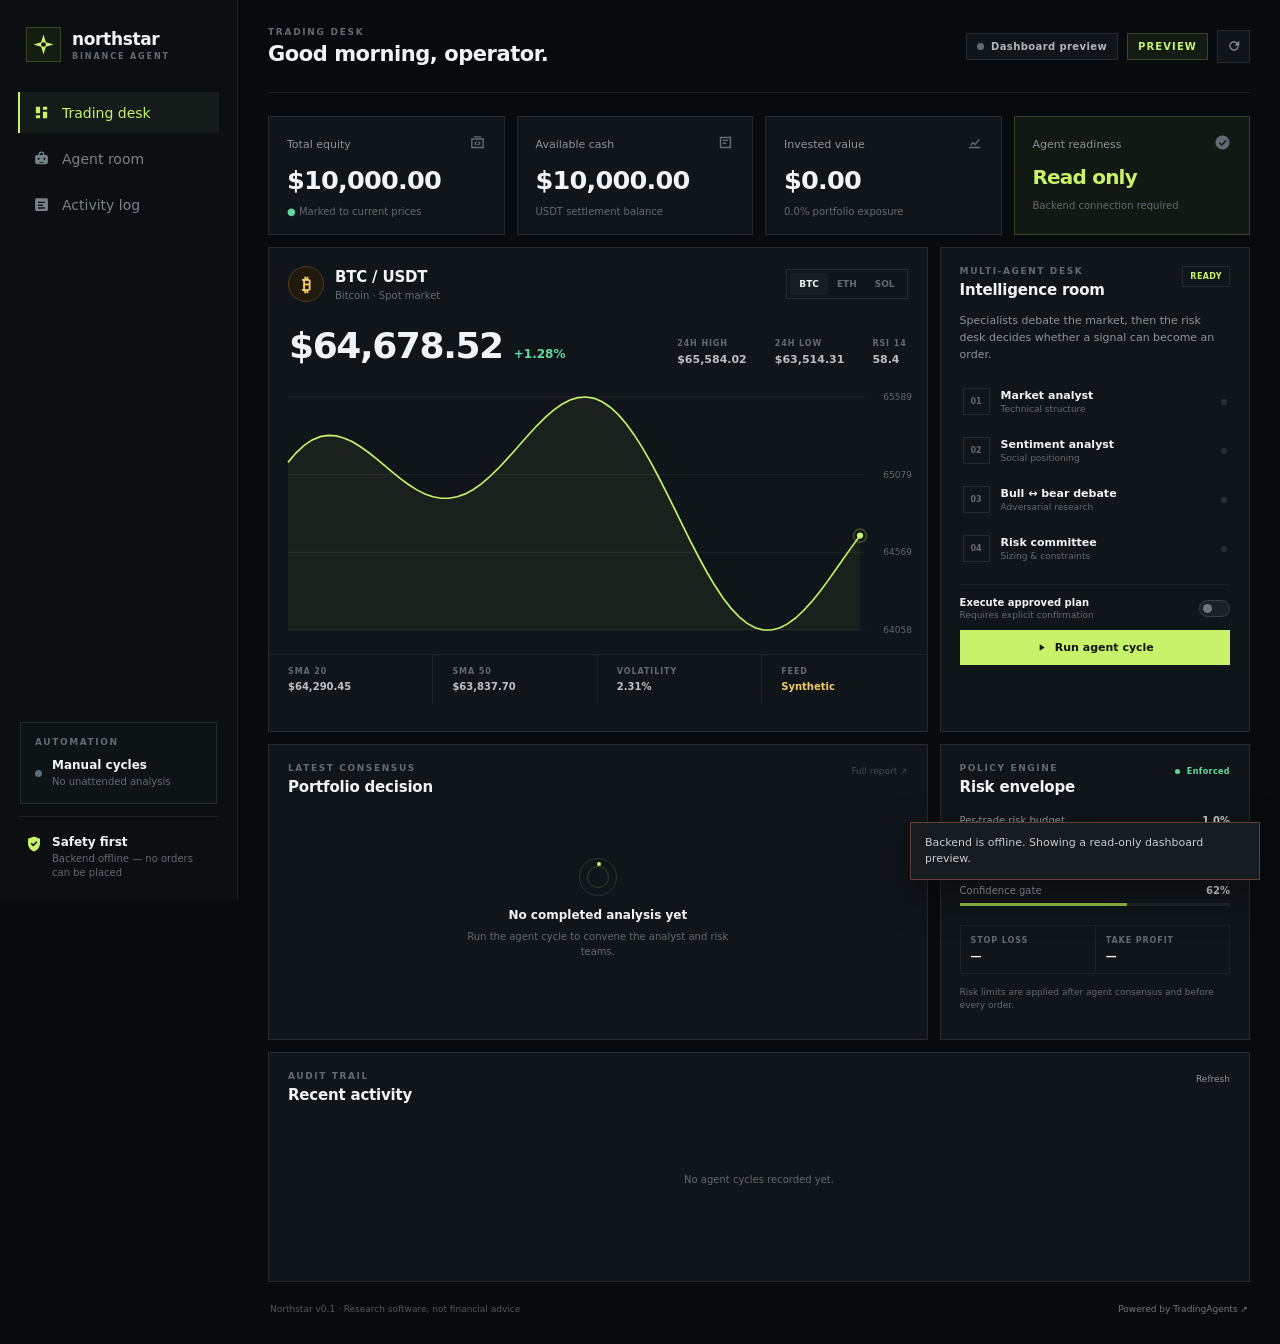
==== commit 63a7f422: "Build safety-first Binance TradingAgents platform Co-authored-by: arena-agent <297053741+arena-agent" ====
--- a/index.html
+++ b/index.html
@@ -1,34 +1,222 @@
-<!DOCTYPE html>
+<!doctype html>
 <html lang="en">
 <head>
-  <meta charset="UTF-8" />
-  <meta name="viewport" content="width=device-width, initial-scale=1.0" />
-  <title>Lolmutr · Binance TradingAgents desk</title>
-  <style>
-    :root { color-scheme: dark; }
-    body {
-      margin: 0; min-height: 100vh; display: grid; place-items: center;
-      font-family: Georgia, "Times New Roman", serif;
-      background: #07090c; color: #e8edf4;
-    }
-    main { max-width: 640px; padding: 48px 28px; }
-    h1 { font-size: 42px; letter-spacing: -0.03em; margin: 0 0 12px; }
-    p { line-height: 1.6; color: #b7c0cc; }
-    a { color: #f0b90b; }
-    .tag { font-family: ui-monospace, monospace; font-size: 12px; letter-spacing: 0.14em; color: #f0b90b; }
-  </style>
+  <meta charset="utf-8">
+  <meta name="viewport" content="width=device-width, initial-scale=1">
+  <meta name="description" content="A safety-first Binance Spot trading agent powered by Tauric Research TradingAgents.">
+  <title>Northstar — Binance Agent</title>
+  <link rel="stylesheet" href="./static/styles.css">
+  <script src="./static/app.js" defer></script>
 </head>
 <body>
-  <main>
-    <div class="tag">TRADINGAGENTS × BINANCE</div>
-    <h1>Lolmutr desk</h1>
-    <p>
-      A multi-agent crypto trading firm modeled on
-      <a href="https://github.com/TauricResearch/TradingAgents">Tauric Research TradingAgents</a>,
-      wired to live Binance spot data. Analysts, a bull/bear debate, a trader, a risk
-      committee, and a portfolio manager publish a five-tier rating. Default venue is paper.
-    </p>
-    <p>Run the desk locally: <code>pip install -r requirements.txt && python -m app</code></p>
-  </main>
+  <div class="app-shell">
+    <aside class="sidebar" aria-label="Primary navigation">
+      <a class="brand" href="#" aria-label="Northstar dashboard">
+        <span class="brand-mark" aria-hidden="true">
+          <svg viewBox="0 0 32 32"><path d="m16 2 3.3 10.7L30 16l-10.7 3.3L16 30l-3.3-10.7L2 16l10.7-3.3L16 2Z"/><circle cx="16" cy="16" r="3.2"/></svg>
+        </span>
+        <span><strong>northstar</strong><small>BINANCE AGENT</small></span>
+      </a>
+
+      <nav class="nav-list">
+        <button class="nav-item active" type="button" data-section="desk">
+          <svg viewBox="0 0 24 24"><path d="M4 13h6V4H4v9Zm0 7h6v-4H4v4Zm10 0h6V11h-6v9Zm0-16v4h6V4h-6Z"/></svg>
+          Trading desk
+        </button>
+        <button class="nav-item" type="button" data-scroll="agentPanel">
+          <svg viewBox="0 0 24 24"><path d="M12 2a4 4 0 0 0-4 4v1H6a3 3 0 0 0-3 3v7a3 3 0 0 0 3 3h12a3 3 0 0 0 3-3v-7a3 3 0 0 0-3-3h-2V6a4 4 0 0 0-4-4Zm-2 4a2 2 0 1 1 4 0v1h-4V6Zm-2 8a1.5 1.5 0 1 1 0-3 1.5 1.5 0 0 1 0 3Zm8 0a1.5 1.5 0 1 1 0-3 1.5 1.5 0 0 1 0 3Zm-7 3h6v1H9v-1Z"/></svg>
+          Agent room
+        </button>
+        <button class="nav-item" type="button" data-scroll="activityPanel">
+          <svg viewBox="0 0 24 24"><path d="M5 3h14a2 2 0 0 1 2 2v14a2 2 0 0 1-2 2H5a2 2 0 0 1-2-2V5a2 2 0 0 1 2-2Zm2 5v2h10V8H7Zm0 4v2h7v-2H7Zm0 4v2h10v-2H7Z"/></svg>
+          Activity log
+        </button>
+      </nav>
+
+      <div class="sidebar-spacer"></div>
+      <div class="automation-card">
+        <div class="section-eyebrow">AUTOMATION</div>
+        <div class="automation-row">
+          <span class="pulse-dot muted" id="automationDot"></span>
+          <div><strong id="automationLabel">Manual cycles</strong><small id="automationSchedule">Scheduler loading</small></div>
+        </div>
+      </div>
+      <div class="sidebar-footer">
+        <span class="shield-icon" aria-hidden="true">
+          <svg viewBox="0 0 24 24"><path d="m12 2 8 3v6c0 5.1-3.4 9.8-8 11-4.6-1.2-8-5.9-8-11V5l8-3Zm-1 13.2 5.5-5.5-1.4-1.4-4.1 4.1-2.1-2.1-1.4 1.4 3.5 3.5Z"/></svg>
+        </span>
+        <div><strong>Safety first</strong><small id="safetyMessage">Loading runtime policy…</small></div>
+      </div>
+    </aside>
+
+    <main class="main-content">
+      <header class="topbar">
+        <button class="mobile-menu" id="mobileMenu" type="button" aria-label="Open menu">
+          <svg viewBox="0 0 24 24"><path d="M4 6h16v2H4V6Zm0 5h16v2H4v-2Zm0 5h16v2H4v-2Z"/></svg>
+        </button>
+        <div class="page-title">
+          <p>TRADING DESK</p>
+          <h1>Good morning, operator.</h1>
+        </div>
+        <div class="topbar-actions">
+          <span class="status-pill" id="intelligencePill"><span class="pulse-dot"></span>Connecting</span>
+          <span class="mode-pill" id="modePill">PAPER</span>
+          <button class="icon-button" id="refreshButton" type="button" aria-label="Refresh dashboard">
+            <svg viewBox="0 0 24 24"><path d="M17.7 6.3A8 8 0 1 0 20 12h-2a6 6 0 1 1-1.8-4.3L13 11h8V3l-3.3 3.3Z"/></svg>
+          </button>
+        </div>
+      </header>
+
+      <section class="metric-grid" aria-label="Portfolio summary">
+        <article class="metric-card">
+          <div class="metric-label"><span>Total equity</span><span class="metric-icon"><svg viewBox="0 0 24 24"><path d="M3 6h18v14H3V6Zm2 2v10h14V8H5Zm3 3h8v4H8v-4Zm2 1v2h4v-2h-4ZM7 3h10v2H7V3Z"/></svg></span></div>
+          <strong id="totalEquity">$—</strong>
+          <small><span class="healthy">●</span> Marked to current prices</small>
+        </article>
+        <article class="metric-card">
+          <div class="metric-label"><span>Available cash</span><span class="metric-icon"><svg viewBox="0 0 24 24"><path d="M4 4h16v16H4V4Zm2 2v12h12V6H6Zm2 2h8v2H8V8Zm0 4h5v2H8v-2Z"/></svg></span></div>
+          <strong id="availableCash">$—</strong>
+          <small id="quoteAssetLabel">Settlement asset</small>
+        </article>
+        <article class="metric-card">
+          <div class="metric-label"><span>Invested value</span><span class="metric-icon"><svg viewBox="0 0 24 24"><path d="M4 18h16v2H4v-2Zm2-3 3.7-4 3 2.4L18 7l1.5 1.3-6.6 8-3-2.4L7.5 16.5 6 15Z"/></svg></span></div>
+          <strong id="investedValue">$—</strong>
+          <small id="exposureLabel">0% portfolio exposure</small>
+        </article>
+        <article class="metric-card accent-card">
+          <div class="metric-label"><span>Agent readiness</span><span class="metric-icon"><svg viewBox="0 0 24 24"><path d="M12 2a10 10 0 1 0 10 10A10 10 0 0 0 12 2Zm-1 15-4-4 1.4-1.4 2.6 2.6 5.6-5.6L18 10l-7 7Z"/></svg></span></div>
+          <strong id="readinessValue">Checking</strong>
+          <small id="readinessLabel">Verifying services</small>
+        </article>
+      </section>
+
+      <section class="dashboard-grid">
+        <article class="card market-card">
+          <div class="card-header market-header">
+            <div>
+              <div class="asset-heading">
+                <span class="asset-logo" id="assetLogo">₿</span>
+                <div><h2 id="assetPair">BTC / USDT</h2><p id="assetName">Bitcoin · Spot market</p></div>
+              </div>
+            </div>
+            <div class="symbol-tabs" id="symbolTabs" aria-label="Watchlist symbols"></div>
+          </div>
+          <div class="price-row">
+            <div><span class="large-price" id="marketPrice">$—</span><span class="price-change" id="marketChange">—</span></div>
+            <div class="market-stats">
+              <span><small>24H HIGH</small><strong id="marketHigh">—</strong></span>
+              <span><small>24H LOW</small><strong id="marketLow">—</strong></span>
+              <span><small>RSI 14</small><strong id="marketRsi">—</strong></span>
+            </div>
+          </div>
+          <div class="chart-wrap">
+            <canvas id="priceChart" aria-label="Recent hourly price chart"></canvas>
+            <div class="chart-loading" id="chartLoading">Reading Binance candles…</div>
+          </div>
+          <div class="indicator-strip">
+            <span><small>SMA 20</small><strong id="sma20">—</strong></span>
+            <span><small>SMA 50</small><strong id="sma50">—</strong></span>
+            <span><small>VOLATILITY</small><strong id="volatility">—</strong></span>
+            <span><small>FEED</small><strong id="dataSource">—</strong></span>
+          </div>
+        </article>
+
+        <article class="card agent-card" id="agentPanel">
+          <div class="card-header">
+            <div><p class="section-eyebrow">MULTI-AGENT DESK</p><h2>Intelligence room</h2></div>
+            <span class="tiny-badge" id="agentSourceBadge">READY</span>
+          </div>
+          <p class="agent-intro">Specialists debate the market, then the risk desk decides whether a signal can become an order.</p>
+          <div class="agent-pipeline" id="agentPipeline">
+            <div class="agent-node" data-agent="market"><span>01</span><div><strong>Market analyst</strong><small>Technical structure</small></div><i></i></div>
+            <div class="agent-node" data-agent="sentiment"><span>02</span><div><strong>Sentiment analyst</strong><small>Social positioning</small></div><i></i></div>
+            <div class="agent-node" data-agent="research"><span>03</span><div><strong>Bull ↔ bear debate</strong><small>Adversarial research</small></div><i></i></div>
+            <div class="agent-node" data-agent="risk"><span>04</span><div><strong>Risk committee</strong><small>Sizing &amp; constraints</small></div><i></i></div>
+          </div>
+          <div class="run-options">
+            <label class="switch-row">
+              <span><strong>Execute approved plan</strong><small id="executeHelp">Simulated in paper mode</small></span>
+              <input type="checkbox" id="executeToggle"><i aria-hidden="true"></i>
+            </label>
+          </div>
+          <button class="primary-button" id="runAgentButton" type="button">
+            <svg viewBox="0 0 24 24"><path d="m8 5 11 7-11 7V5Z"/></svg>
+            <span>Run agent cycle</span>
+          </button>
+          <div class="run-progress hidden" id="runProgress">
+            <div class="progress-copy"><span id="runStage">Starting…</span><span id="runTimer">0:00</span></div>
+            <div class="progress-track"><i id="progressBar"></i></div>
+          </div>
+        </article>
+
+        <article class="card decision-card">
+          <div class="card-header">
+            <div><p class="section-eyebrow">LATEST CONSENSUS</p><h2>Portfolio decision</h2></div>
+            <button class="text-button" id="openReportButton" type="button" disabled>Full report <span>↗</span></button>
+          </div>
+          <div class="decision-empty" id="decisionEmpty">
+            <span class="empty-orbit"><i></i></span>
+            <strong>No completed analysis yet</strong>
+            <p>Run the agent cycle to convene the analyst and risk teams.</p>
+          </div>
+          <div class="decision-content hidden" id="decisionContent">
+            <div class="decision-topline">
+              <div><span class="decision-badge" id="decisionRating">HOLD</span><small>PORTFOLIO RATING</small></div>
+              <div class="confidence-ring" id="confidenceRing"><strong id="confidenceValue">0%</strong><small>CONF.</small></div>
+            </div>
+            <p class="decision-summary" id="decisionSummary"></p>
+            <div class="decision-meta">
+              <span><small>PROPOSED ACTION</small><strong id="planAction">HOLD</strong></span>
+              <span><small>NOTIONAL</small><strong id="planNotional">$0</strong></span>
+              <span><small>ENTRY</small><strong id="planEntry">—</strong></span>
+            </div>
+          </div>
+        </article>
+
+        <article class="card risk-card">
+          <div class="card-header">
+            <div><p class="section-eyebrow">POLICY ENGINE</p><h2>Risk envelope</h2></div>
+            <span class="policy-status"><i></i>Enforced</span>
+          </div>
+          <div class="risk-bars">
+            <div class="risk-item"><div><span>Per-trade risk budget</span><strong id="riskBudget">1.0%</strong></div><div class="mini-track"><i style="width:20%"></i></div></div>
+            <div class="risk-item"><div><span>Maximum position</span><strong id="positionCap">15.0%</strong></div><div class="mini-track"><i style="width:15%"></i></div></div>
+            <div class="risk-item"><div><span>Confidence gate</span><strong id="confidenceGate">62%</strong></div><div class="mini-track"><i style="width:62%"></i></div></div>
+          </div>
+          <div class="levels-grid">
+            <span><small>STOP LOSS</small><strong id="stopLevel">—</strong></span>
+            <span><small>TAKE PROFIT</small><strong id="takeLevel">—</strong></span>
+          </div>
+          <p class="plan-reason" id="planReason">Risk limits are applied after agent consensus and before every order.</p>
+        </article>
+
+        <article class="card activity-card" id="activityPanel">
+          <div class="card-header">
+            <div><p class="section-eyebrow">AUDIT TRAIL</p><h2>Recent activity</h2></div>
+            <button class="text-button" id="refreshActivity" type="button">Refresh</button>
+          </div>
+          <div class="activity-list" id="activityList">
+            <div class="activity-empty">No agent cycles recorded yet.</div>
+          </div>
+        </article>
+      </section>
+      <footer class="app-footer">
+        <span>Northstar v0.1 · Research software, not financial advice</span>
+        <a href="https://github.com/TauricResearch/TradingAgents" target="_blank" rel="noreferrer">Powered by TradingAgents ↗</a>
+      </footer>
+    </main>
+  </div>
+
+  <div class="drawer-backdrop hidden" id="drawerBackdrop"></div>
+  <aside class="report-drawer" id="reportDrawer" aria-hidden="true" aria-label="TradingAgents report">
+    <div class="drawer-header">
+      <div><p class="section-eyebrow">DECISION ARCHIVE</p><h2 id="reportTitle">Agent report</h2></div>
+      <button class="icon-button" id="closeReportButton" type="button" aria-label="Close report">✕</button>
+    </div>
+    <div class="report-tabs" id="reportTabs"></div>
+    <article class="report-body" id="reportBody"></article>
+  </aside>
+
+  <div class="toast-stack" id="toastStack" aria-live="polite"></div>
 </body>
 </html>
--- a/static/styles.css
+++ b/static/styles.css
@@ -0,0 +1,398 @@
+:root {
+  --bg: #080b0e;
+  --sidebar: #0b0f12;
+  --panel: #101519;
+  --panel-2: #141a1f;
+  --panel-3: #171e23;
+  --line: #232b31;
+  --line-soft: #1b2227;
+  --text: #f1f4f5;
+  --muted: #89959c;
+  --muted-2: #606b72;
+  --lime: #c9f26b;
+  --lime-dark: #92b944;
+  --green: #63d9a0;
+  --red: #ff726f;
+  --amber: #f2c86b;
+  --blue: #77a8ff;
+  --sans: Inter, "SF Pro Display", "Segoe UI", system-ui, -apple-system, sans-serif;
+  color-scheme: dark;
+}
+
+* { box-sizing: border-box; }
+html { scroll-behavior: smooth; }
+body {
+  margin: 0;
+  min-width: 320px;
+  background: var(--bg);
+  color: var(--text);
+  font-family: var(--sans);
+  font-size: 14px;
+  -webkit-font-smoothing: antialiased;
+}
+button, input { font: inherit; }
+button { color: inherit; }
+svg { width: 1em; height: 1em; fill: currentColor; }
+.hidden { display: none !important; }
+
+.app-shell { min-height: 100vh; }
+.sidebar {
+  position: fixed;
+  inset: 0 auto 0 0;
+  z-index: 20;
+  display: flex;
+  width: 238px;
+  flex-direction: column;
+  border-right: 1px solid var(--line-soft);
+  background: var(--sidebar);
+  padding: 27px 18px 20px;
+}
+.brand {
+  display: flex;
+  align-items: center;
+  gap: 11px;
+  color: var(--text);
+  text-decoration: none;
+  padding: 0 8px 30px;
+}
+.brand-mark {
+  display: grid;
+  width: 35px;
+  height: 35px;
+  place-items: center;
+  border: 1px solid #3a4725;
+  background: #151d12;
+  color: var(--lime);
+}
+.brand-mark svg { width: 23px; height: 23px; }
+.brand-mark circle { fill: var(--sidebar); }
+.brand strong {
+  display: block;
+  font-size: 17px;
+  font-weight: 720;
+  letter-spacing: -.35px;
+}
+.brand small {
+  display: block;
+  margin-top: 3px;
+  color: var(--muted-2);
+  font-size: 8px;
+  font-weight: 800;
+  letter-spacing: 1.9px;
+}
+.nav-list { display: grid; gap: 5px; }
+.nav-item {
+  display: flex;
+  width: 100%;
+  align-items: center;
+  gap: 12px;
+  border: 0;
+  border-left: 2px solid transparent;
+  background: transparent;
+  padding: 12px 13px;
+  color: #77838a;
+  cursor: pointer;
+  text-align: left;
+  transition: color .18s ease, background .18s ease, border-color .18s ease;
+}
+.nav-item svg { width: 17px; height: 17px; }
+.nav-item:hover { color: #cdd3d6; background: #101519; }
+.nav-item.active { border-left-color: var(--lime); background: #151b18; color: var(--lime); }
+.sidebar-spacer { flex: 1; }
+.automation-card {
+  margin: 12px 2px;
+  border: 1px solid var(--line);
+  background: #0e1316;
+  padding: 14px;
+}
+.section-eyebrow {
+  margin: 0 0 7px;
+  color: var(--muted-2);
+  font-size: 9px;
+  font-weight: 800;
+  letter-spacing: 1.6px;
+}
+.automation-row { display: flex; align-items: center; gap: 10px; margin-top: 11px; }
+.automation-row strong, .sidebar-footer strong { display: block; font-size: 12px; font-weight: 650; }
+.automation-row small, .sidebar-footer small { display: block; margin-top: 3px; color: var(--muted-2); font-size: 10px; line-height: 1.4; }
+.pulse-dot {
+  position: relative;
+  display: inline-block;
+  width: 7px;
+  height: 7px;
+  flex: 0 0 auto;
+  border-radius: 50%;
+  background: var(--green);
+  box-shadow: 0 0 0 4px rgba(99, 217, 160, .09);
+}
+.pulse-dot.muted { background: var(--muted-2); box-shadow: none; }
+.sidebar-footer {
+  display: flex;
+  align-items: flex-start;
+  gap: 9px;
+  border-top: 1px solid var(--line-soft);
+  padding: 18px 7px 0;
+}
+.shield-icon { color: var(--lime); font-size: 18px; }
+
+.main-content { margin-left: 238px; padding: 0 30px 30px; }
+.topbar {
+  display: flex;
+  min-height: 93px;
+  align-items: center;
+  justify-content: space-between;
+  border-bottom: 1px solid var(--line-soft);
+  margin-bottom: 23px;
+}
+.page-title p { margin: 0 0 5px; color: var(--muted-2); font-size: 9px; font-weight: 800; letter-spacing: 1.7px; }
+.page-title h1 { margin: 0; font-size: 21px; font-weight: 590; letter-spacing: -.45px; }
+.topbar-actions { display: flex; align-items: center; gap: 9px; }
+.status-pill, .mode-pill, .tiny-badge, .policy-status {
+  display: inline-flex;
+  align-items: center;
+  gap: 7px;
+  border: 1px solid var(--line);
+  background: var(--panel);
+  color: #aeb7bc;
+  padding: 7px 10px;
+  font-size: 10px;
+  font-weight: 700;
+  letter-spacing: .4px;
+}
+.mode-pill { border-color: #3a4727; background: #141b12; color: var(--lime); letter-spacing: 1.1px; }
+.icon-button, .mobile-menu {
+  display: grid;
+  width: 33px;
+  height: 33px;
+  place-items: center;
+  border: 1px solid var(--line);
+  background: var(--panel);
+  color: var(--muted);
+  cursor: pointer;
+}
+.icon-button:hover { border-color: #3b474e; color: var(--text); }
+.mobile-menu { display: none; }
+
+.metric-grid { display: grid; grid-template-columns: repeat(4, minmax(0, 1fr)); gap: 12px; margin-bottom: 12px; }
+.metric-card {
+  min-width: 0;
+  border: 1px solid var(--line);
+  background: var(--panel);
+  padding: 17px 18px 16px;
+}
+.metric-card.accent-card { border-color: #354225; background: #121812; }
+.metric-label { display: flex; align-items: center; justify-content: space-between; color: var(--muted); font-size: 11px; }
+.metric-icon { color: var(--muted-2); font-size: 17px; }
+.metric-card > strong { display: block; overflow: hidden; margin: 10px 0 7px; font-size: clamp(20px, 2vw, 26px); font-weight: 620; letter-spacing: -.8px; text-overflow: ellipsis; }
+.metric-card > small { color: var(--muted-2); font-size: 10px; }
+.healthy { color: var(--green); }
+.accent-card > strong { color: var(--lime); font-size: 20px; }
+
+.dashboard-grid { display: grid; grid-template-columns: minmax(0, 1.7fr) minmax(290px, .8fr); gap: 12px; }
+.card { min-width: 0; border: 1px solid var(--line); background: var(--panel); }
+.card-header { display: flex; align-items: flex-start; justify-content: space-between; gap: 15px; padding: 18px 19px 0; }
+.card-header h2 { margin: 0; font-size: 15px; font-weight: 640; letter-spacing: -.2px; }
+.card-header .section-eyebrow { margin-bottom: 5px; }
+.market-card { min-height: 485px; }
+.agent-card { grid-row: span 1; }
+.decision-card, .risk-card { min-height: 296px; }
+.activity-card { grid-column: 1 / -1; min-height: 230px; }
+.market-header { align-items: center; }
+.asset-heading { display: flex; align-items: center; gap: 11px; }
+.asset-logo {
+  display: grid;
+  width: 36px;
+  height: 36px;
+  place-items: center;
+  border: 1px solid #4c3d1d;
+  border-radius: 50%;
+  background: #211a0c;
+  color: var(--amber);
+  font-size: 18px;
+  font-weight: 700;
+}
+.asset-heading h2 { margin: 0; font-size: 15px; }
+.asset-heading p { margin: 4px 0 0; color: var(--muted-2); font-size: 10px; }
+.symbol-tabs { display: flex; border: 1px solid var(--line); padding: 3px; }
+.symbol-tabs button { border: 0; background: transparent; padding: 6px 9px; color: var(--muted-2); font-size: 9px; font-weight: 800; cursor: pointer; }
+.symbol-tabs button.active { background: var(--panel-3); color: var(--text); }
+.price-row { display: flex; align-items: flex-end; justify-content: space-between; gap: 20px; padding: 23px 20px 13px; }
+.large-price { margin-right: 11px; font-size: clamp(25px, 3vw, 36px); font-weight: 590; letter-spacing: -1.4px; }
+.price-change { display: inline-block; color: var(--green); font-size: 12px; font-weight: 700; }
+.price-change.negative { color: var(--red); }
+.market-stats { display: flex; gap: 28px; }
+.market-stats span, .indicator-strip span, .decision-meta span, .levels-grid span { display: grid; gap: 5px; }
+.market-stats small, .indicator-strip small, .decision-meta small, .levels-grid small { color: var(--muted-2); font-size: 8px; font-weight: 800; letter-spacing: .9px; }
+.market-stats strong { color: #b8c0c4; font-size: 11px; font-weight: 600; }
+.chart-wrap { position: relative; height: 275px; padding: 4px 12px 0; }
+#priceChart { display: block; width: 100%; height: 100%; }
+.chart-loading { position: absolute; inset: 0; display: grid; place-items: center; color: var(--muted-2); font-size: 11px; }
+.indicator-strip { display: grid; grid-template-columns: repeat(4, 1fr); border-top: 1px solid var(--line-soft); }
+.indicator-strip span { padding: 12px 19px; border-right: 1px solid var(--line-soft); }
+.indicator-strip span:last-child { border-right: 0; }
+.indicator-strip strong { color: #bac2c6; font-size: 10px; text-transform: capitalize; }
+
+.tiny-badge { padding: 5px 7px; color: var(--lime); font-size: 8px; }
+.agent-intro { margin: 13px 19px 15px; color: var(--muted); font-size: 11px; line-height: 1.55; }
+.agent-pipeline { display: grid; gap: 2px; margin: 0 13px; }
+.agent-node {
+  position: relative;
+  display: flex;
+  align-items: center;
+  gap: 11px;
+  border: 1px solid transparent;
+  padding: 9px 8px;
+  transition: background .2s ease, border-color .2s ease;
+}
+.agent-node > span { display: grid; width: 27px; height: 27px; place-items: center; border: 1px solid var(--line); color: var(--muted-2); font-size: 8px; font-weight: 800; }
+.agent-node strong { display: block; font-size: 11px; font-weight: 600; }
+.agent-node small { display: block; margin-top: 2px; color: var(--muted-2); font-size: 9px; }
+.agent-node i { width: 6px; height: 6px; margin-left: auto; border-radius: 50%; background: #293138; }
+.agent-node.active { border-color: #394725; background: #141b12; }
+.agent-node.active > span { border-color: var(--lime-dark); color: var(--lime); }
+.agent-node.active i { background: var(--lime); box-shadow: 0 0 0 4px rgba(201,242,107,.08); }
+.agent-node.complete i { background: var(--green); }
+.run-options { margin: 12px 19px 10px; border-top: 1px solid var(--line-soft); padding-top: 12px; }
+.switch-row { display: flex; align-items: center; justify-content: space-between; cursor: pointer; }
+.switch-row strong { display: block; font-size: 10px; font-weight: 620; }
+.switch-row small { display: block; margin-top: 2px; color: var(--muted-2); font-size: 9px; }
+.switch-row input { position: absolute; opacity: 0; pointer-events: none; }
+.switch-row > i { position: relative; width: 31px; height: 17px; border: 1px solid #384149; border-radius: 12px; background: #1b2227; transition: .2s ease; }
+.switch-row > i::after { content: ""; position: absolute; top: 3px; left: 3px; width: 9px; height: 9px; border-radius: 50%; background: #6c777e; transition: .2s ease; }
+.switch-row input:checked + i { border-color: var(--lime-dark); background: #283718; }
+.switch-row input:checked + i::after { left: 17px; background: var(--lime); }
+.primary-button {
+  display: flex;
+  width: calc(100% - 38px);
+  align-items: center;
+  justify-content: center;
+  gap: 8px;
+  border: 1px solid var(--lime);
+  background: var(--lime);
+  margin: 0 19px 17px;
+  padding: 10px;
+  color: #101508;
+  font-size: 11px;
+  font-weight: 800;
+  cursor: pointer;
+}
+.primary-button:hover { background: #d9ff86; }
+.primary-button:disabled { border-color: #35402c; background: #293126; color: #788366; cursor: wait; }
+.run-progress { margin: -6px 19px 15px; }
+.progress-copy { display: flex; justify-content: space-between; color: var(--muted); font-size: 9px; }
+.progress-track { overflow: hidden; height: 2px; margin-top: 7px; background: var(--line); }
+.progress-track i { display: block; width: 12%; height: 100%; background: var(--lime); transition: width .5s ease; }
+
+.text-button { border: 0; background: transparent; padding: 3px 0; color: var(--muted); font-size: 9px; cursor: pointer; }
+.text-button:hover:not(:disabled) { color: var(--lime); }
+.text-button:disabled { color: #424b50; cursor: default; }
+.decision-empty { display: flex; min-height: 225px; flex-direction: column; align-items: center; justify-content: center; padding: 20px; text-align: center; }
+.empty-orbit { position: relative; width: 38px; height: 38px; border: 1px solid #2b343a; border-radius: 50%; margin-bottom: 12px; }
+.empty-orbit::after { content: ""; position: absolute; inset: 7px; border: 1px solid #354129; border-radius: 50%; }
+.empty-orbit i { position: absolute; top: 3px; left: 17px; z-index: 1; width: 4px; height: 4px; border-radius: 50%; background: var(--lime); }
+.decision-empty strong { font-size: 12px; }
+.decision-empty p { max-width: 270px; margin: 7px 0 0; color: var(--muted-2); font-size: 10px; line-height: 1.5; }
+.decision-content { padding: 20px; }
+.decision-topline { display: flex; align-items: center; justify-content: space-between; }
+.decision-topline > div:first-child { display: grid; gap: 6px; }
+.decision-topline small { color: var(--muted-2); font-size: 8px; font-weight: 800; letter-spacing: 1px; }
+.decision-badge { width: fit-content; border: 1px solid #3e4f25; background: #182012; padding: 6px 9px; color: var(--lime); font-size: 11px; font-weight: 850; letter-spacing: 1px; }
+.decision-badge.sell, .decision-badge.underweight { border-color: #53312f; background: #211312; color: var(--red); }
+.decision-badge.hold { border-color: #4b4632; background: #1e1b12; color: var(--amber); }
+.confidence-ring { display: grid; width: 61px; height: 61px; place-items: center; align-content: center; border: 3px solid var(--lime); border-radius: 50%; }
+.confidence-ring strong { font-size: 13px; }
+.confidence-ring small { margin-top: 1px; }
+.decision-summary { min-height: 55px; margin: 18px 0; color: #aab3b7; font-size: 11px; line-height: 1.55; }
+.decision-meta { display: grid; grid-template-columns: repeat(3, 1fr); border-top: 1px solid var(--line-soft); padding-top: 14px; }
+.decision-meta strong { font-size: 10px; font-weight: 650; }
+
+.policy-status { border: 0; background: transparent; padding: 4px 0; color: var(--green); font-size: 8px; }
+.policy-status i { width: 5px; height: 5px; border-radius: 50%; background: var(--green); }
+.risk-bars { display: grid; gap: 14px; padding: 19px; }
+.risk-item > div:first-child { display: flex; justify-content: space-between; color: var(--muted); font-size: 10px; }
+.risk-item strong { color: #c8ced1; font-size: 10px; }
+.mini-track { overflow: hidden; height: 3px; margin-top: 7px; background: #20272c; }
+.mini-track i { display: block; height: 100%; background: var(--lime-dark); }
+.levels-grid { display: grid; grid-template-columns: 1fr 1fr; margin: 0 19px; border: 1px solid var(--line-soft); }
+.levels-grid span { padding: 10px; }
+.levels-grid span + span { border-left: 1px solid var(--line-soft); }
+.levels-grid strong { font-size: 11px; }
+.plan-reason { margin: 12px 19px 17px; color: var(--muted-2); font-size: 9px; line-height: 1.45; }
+
+.activity-list { display: grid; padding: 10px 19px 18px; }
+.activity-row { display: grid; grid-template-columns: 34px minmax(180px, 1fr) 90px 80px 120px 76px; align-items: center; gap: 12px; border-bottom: 1px solid var(--line-soft); padding: 11px 2px; }
+.activity-row:last-child { border-bottom: 0; }
+.activity-icon { display: grid; width: 27px; height: 27px; place-items: center; border: 1px solid var(--line); color: var(--muted); font-size: 10px; }
+.activity-main strong { display: block; font-size: 10px; font-weight: 620; }
+.activity-main small, .activity-cell small { display: block; margin-top: 3px; color: var(--muted-2); font-size: 8px; }
+.activity-cell { color: #aab2b6; font-size: 9px; }
+.activity-status { justify-self: end; border: 1px solid var(--line); padding: 4px 7px; color: var(--muted); font-size: 8px; text-transform: uppercase; }
+.activity-status.completed { border-color: #2d4b3d; color: var(--green); }
+.activity-status.failed { border-color: #583532; color: var(--red); }
+.activity-status.running, .activity-status.queued { border-color: #504b31; color: var(--amber); }
+.activity-empty { display: grid; min-height: 130px; place-items: center; color: var(--muted-2); font-size: 10px; }
+.app-footer { display: flex; justify-content: space-between; padding: 22px 2px 0; color: #4f595f; font-size: 9px; }
+.app-footer a { color: #6d777d; text-decoration: none; }
+.app-footer a:hover { color: var(--lime); }
+
+.drawer-backdrop { position: fixed; inset: 0; z-index: 40; background: rgba(0, 0, 0, .66); }
+.report-drawer {
+  position: fixed;
+  inset: 0 0 0 auto;
+  z-index: 41;
+  width: min(680px, 92vw);
+  border-left: 1px solid var(--line);
+  background: #0d1114;
+  transform: translateX(101%);
+  transition: transform .25s ease;
+}
+.report-drawer.open { transform: translateX(0); }
+.drawer-header { display: flex; height: 85px; align-items: center; justify-content: space-between; border-bottom: 1px solid var(--line); padding: 0 25px; }
+.drawer-header h2 { margin: 0; font-size: 18px; }
+.report-tabs { display: flex; overflow-x: auto; border-bottom: 1px solid var(--line); padding: 0 20px; scrollbar-width: thin; }
+.report-tabs button { flex: 0 0 auto; border: 0; border-bottom: 2px solid transparent; background: transparent; padding: 14px 10px 12px; color: var(--muted-2); font-size: 9px; cursor: pointer; }
+.report-tabs button.active { border-bottom-color: var(--lime); color: var(--lime); }
+.report-body { overflow-y: auto; height: calc(100vh - 130px); padding: 26px; color: #b2bbc0; font-size: 12px; line-height: 1.7; white-space: pre-wrap; }
+.report-body h1, .report-body h2, .report-body h3 { color: var(--text); }
+.toast-stack { position: fixed; right: 20px; bottom: 20px; z-index: 60; display: grid; gap: 8px; }
+.toast { max-width: 350px; border: 1px solid #3b474e; background: #151b1f; padding: 12px 14px; color: #c6cdd0; box-shadow: 0 14px 40px rgba(0,0,0,.35); font-size: 11px; line-height: 1.45; animation: toast-in .2s ease; }
+.toast.error { border-color: #643c38; }
+@keyframes toast-in { from { transform: translateY(7px); opacity: 0; } }
+
+@media (max-width: 1150px) {
+  .metric-grid { grid-template-columns: repeat(2, 1fr); }
+  .dashboard-grid { grid-template-columns: 1fr; }
+  .activity-card { grid-column: auto; }
+  .market-card { min-height: 460px; }
+}
+@media (max-width: 820px) {
+  .sidebar { transform: translateX(-101%); transition: transform .22s ease; box-shadow: 20px 0 50px rgba(0,0,0,.45); }
+  .sidebar.open { transform: translateX(0); }
+  .main-content { margin-left: 0; padding: 0 15px 24px; }
+  .mobile-menu { display: grid; margin-right: 11px; }
+  .topbar { min-height: 77px; }
+  .topbar .page-title { margin-right: auto; }
+  .page-title p { display: none; }
+  .page-title h1 { font-size: 16px; }
+  .status-pill { display: none; }
+  .price-row { align-items: flex-start; flex-direction: column; }
+  .market-stats { width: 100%; justify-content: space-between; }
+}
+@media (max-width: 570px) {
+  .metric-grid { grid-template-columns: 1fr 1fr; gap: 8px; }
+  .metric-card { padding: 14px; }
+  .metric-card > strong { font-size: 19px; }
+  .dashboard-grid { gap: 8px; }
+  .market-header { align-items: flex-start; flex-direction: column; }
+  .symbol-tabs { width: 100%; }
+  .symbol-tabs button { flex: 1; }
+  .large-price { font-size: 27px; }
+  .chart-wrap { height: 220px; }
+  .indicator-strip { grid-template-columns: 1fr 1fr; }
+  .indicator-strip span:nth-child(2) { border-right: 0; }
+  .indicator-strip span:nth-child(-n+2) { border-bottom: 1px solid var(--line-soft); }
+  .activity-row { grid-template-columns: 30px 1fr auto; }
+  .activity-cell { display: none; }
+  .activity-status { grid-column: 3; }
+  .app-footer { flex-direction: column; gap: 7px; }
+}
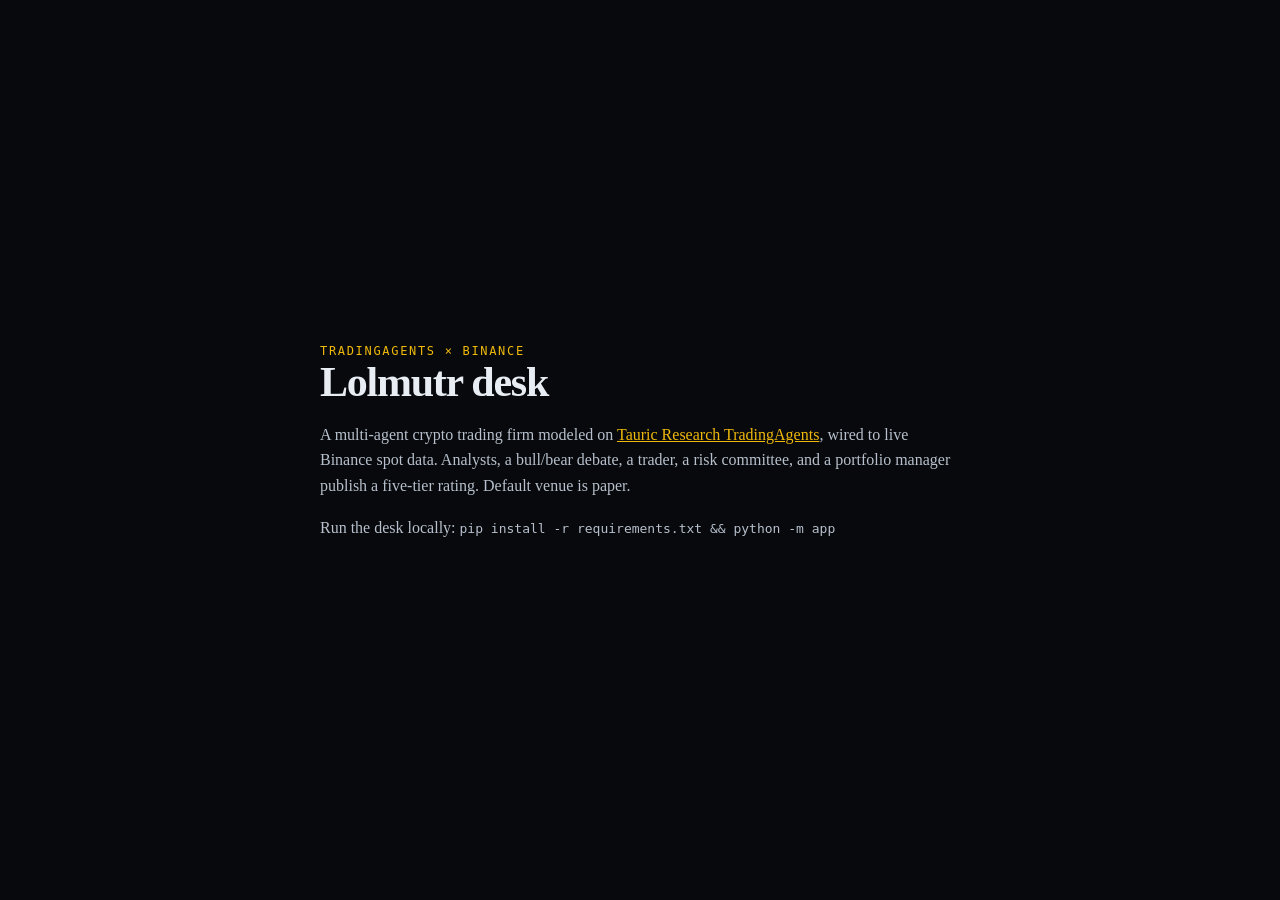
==== commit c46199a4: "Merge 3ad1003b1febedda7b690b86d14f8e726de86780 into 385c47baf49e460e1552bb396db465f767bb72c1" ====
--- a/index.html
+++ b/index.html
@@ -1,222 +1,34 @@
-<!doctype html>
+<!DOCTYPE html>
 <html lang="en">
 <head>
-  <meta charset="utf-8">
-  <meta name="viewport" content="width=device-width, initial-scale=1">
-  <meta name="description" content="A safety-first Binance Spot trading agent powered by Tauric Research TradingAgents.">
-  <title>Northstar — Binance Agent</title>
-  <link rel="stylesheet" href="./static/styles.css">
-  <script src="./static/app.js" defer></script>
+  <meta charset="UTF-8" />
+  <meta name="viewport" content="width=device-width, initial-scale=1.0" />
+  <title>Lolmutr · Binance TradingAgents desk</title>
+  <style>
+    :root { color-scheme: dark; }
+    body {
+      margin: 0; min-height: 100vh; display: grid; place-items: center;
+      font-family: Georgia, "Times New Roman", serif;
+      background: #07090c; color: #e8edf4;
+    }
+    main { max-width: 640px; padding: 48px 28px; }
+    h1 { font-size: 42px; letter-spacing: -0.03em; margin: 0 0 12px; }
+    p { line-height: 1.6; color: #b7c0cc; }
+    a { color: #f0b90b; }
+    .tag { font-family: ui-monospace, monospace; font-size: 12px; letter-spacing: 0.14em; color: #f0b90b; }
+  </style>
 </head>
 <body>
-  <div class="app-shell">
-    <aside class="sidebar" aria-label="Primary navigation">
-      <a class="brand" href="#" aria-label="Northstar dashboard">
-        <span class="brand-mark" aria-hidden="true">
-          <svg viewBox="0 0 32 32"><path d="m16 2 3.3 10.7L30 16l-10.7 3.3L16 30l-3.3-10.7L2 16l10.7-3.3L16 2Z"/><circle cx="16" cy="16" r="3.2"/></svg>
-        </span>
-        <span><strong>northstar</strong><small>BINANCE AGENT</small></span>
-      </a>
-
-      <nav class="nav-list">
-        <button class="nav-item active" type="button" data-section="desk">
-          <svg viewBox="0 0 24 24"><path d="M4 13h6V4H4v9Zm0 7h6v-4H4v4Zm10 0h6V11h-6v9Zm0-16v4h6V4h-6Z"/></svg>
-          Trading desk
-        </button>
-        <button class="nav-item" type="button" data-scroll="agentPanel">
-          <svg viewBox="0 0 24 24"><path d="M12 2a4 4 0 0 0-4 4v1H6a3 3 0 0 0-3 3v7a3 3 0 0 0 3 3h12a3 3 0 0 0 3-3v-7a3 3 0 0 0-3-3h-2V6a4 4 0 0 0-4-4Zm-2 4a2 2 0 1 1 4 0v1h-4V6Zm-2 8a1.5 1.5 0 1 1 0-3 1.5 1.5 0 0 1 0 3Zm8 0a1.5 1.5 0 1 1 0-3 1.5 1.5 0 0 1 0 3Zm-7 3h6v1H9v-1Z"/></svg>
-          Agent room
-        </button>
-        <button class="nav-item" type="button" data-scroll="activityPanel">
-          <svg viewBox="0 0 24 24"><path d="M5 3h14a2 2 0 0 1 2 2v14a2 2 0 0 1-2 2H5a2 2 0 0 1-2-2V5a2 2 0 0 1 2-2Zm2 5v2h10V8H7Zm0 4v2h7v-2H7Zm0 4v2h10v-2H7Z"/></svg>
-          Activity log
-        </button>
-      </nav>
-
-      <div class="sidebar-spacer"></div>
-      <div class="automation-card">
-        <div class="section-eyebrow">AUTOMATION</div>
-        <div class="automation-row">
-          <span class="pulse-dot muted" id="automationDot"></span>
-          <div><strong id="automationLabel">Manual cycles</strong><small id="automationSchedule">Scheduler loading</small></div>
-        </div>
-      </div>
-      <div class="sidebar-footer">
-        <span class="shield-icon" aria-hidden="true">
-          <svg viewBox="0 0 24 24"><path d="m12 2 8 3v6c0 5.1-3.4 9.8-8 11-4.6-1.2-8-5.9-8-11V5l8-3Zm-1 13.2 5.5-5.5-1.4-1.4-4.1 4.1-2.1-2.1-1.4 1.4 3.5 3.5Z"/></svg>
-        </span>
-        <div><strong>Safety first</strong><small id="safetyMessage">Loading runtime policy…</small></div>
-      </div>
-    </aside>
-
-    <main class="main-content">
-      <header class="topbar">
-        <button class="mobile-menu" id="mobileMenu" type="button" aria-label="Open menu">
-          <svg viewBox="0 0 24 24"><path d="M4 6h16v2H4V6Zm0 5h16v2H4v-2Zm0 5h16v2H4v-2Z"/></svg>
-        </button>
-        <div class="page-title">
-          <p>TRADING DESK</p>
-          <h1>Good morning, operator.</h1>
-        </div>
-        <div class="topbar-actions">
-          <span class="status-pill" id="intelligencePill"><span class="pulse-dot"></span>Connecting</span>
-          <span class="mode-pill" id="modePill">PAPER</span>
-          <button class="icon-button" id="refreshButton" type="button" aria-label="Refresh dashboard">
-            <svg viewBox="0 0 24 24"><path d="M17.7 6.3A8 8 0 1 0 20 12h-2a6 6 0 1 1-1.8-4.3L13 11h8V3l-3.3 3.3Z"/></svg>
-          </button>
-        </div>
-      </header>
-
-      <section class="metric-grid" aria-label="Portfolio summary">
-        <article class="metric-card">
-          <div class="metric-label"><span>Total equity</span><span class="metric-icon"><svg viewBox="0 0 24 24"><path d="M3 6h18v14H3V6Zm2 2v10h14V8H5Zm3 3h8v4H8v-4Zm2 1v2h4v-2h-4ZM7 3h10v2H7V3Z"/></svg></span></div>
-          <strong id="totalEquity">$—</strong>
-          <small><span class="healthy">●</span> Marked to current prices</small>
-        </article>
-        <article class="metric-card">
-          <div class="metric-label"><span>Available cash</span><span class="metric-icon"><svg viewBox="0 0 24 24"><path d="M4 4h16v16H4V4Zm2 2v12h12V6H6Zm2 2h8v2H8V8Zm0 4h5v2H8v-2Z"/></svg></span></div>
-          <strong id="availableCash">$—</strong>
-          <small id="quoteAssetLabel">Settlement asset</small>
-        </article>
-        <article class="metric-card">
-          <div class="metric-label"><span>Invested value</span><span class="metric-icon"><svg viewBox="0 0 24 24"><path d="M4 18h16v2H4v-2Zm2-3 3.7-4 3 2.4L18 7l1.5 1.3-6.6 8-3-2.4L7.5 16.5 6 15Z"/></svg></span></div>
-          <strong id="investedValue">$—</strong>
-          <small id="exposureLabel">0% portfolio exposure</small>
-        </article>
-        <article class="metric-card accent-card">
-          <div class="metric-label"><span>Agent readiness</span><span class="metric-icon"><svg viewBox="0 0 24 24"><path d="M12 2a10 10 0 1 0 10 10A10 10 0 0 0 12 2Zm-1 15-4-4 1.4-1.4 2.6 2.6 5.6-5.6L18 10l-7 7Z"/></svg></span></div>
-          <strong id="readinessValue">Checking</strong>
-          <small id="readinessLabel">Verifying services</small>
-        </article>
-      </section>
-
-      <section class="dashboard-grid">
-        <article class="card market-card">
-          <div class="card-header market-header">
-            <div>
-              <div class="asset-heading">
-                <span class="asset-logo" id="assetLogo">₿</span>
-                <div><h2 id="assetPair">BTC / USDT</h2><p id="assetName">Bitcoin · Spot market</p></div>
-              </div>
-            </div>
-            <div class="symbol-tabs" id="symbolTabs" aria-label="Watchlist symbols"></div>
-          </div>
-          <div class="price-row">
-            <div><span class="large-price" id="marketPrice">$—</span><span class="price-change" id="marketChange">—</span></div>
-            <div class="market-stats">
-              <span><small>24H HIGH</small><strong id="marketHigh">—</strong></span>
-              <span><small>24H LOW</small><strong id="marketLow">—</strong></span>
-              <span><small>RSI 14</small><strong id="marketRsi">—</strong></span>
-            </div>
-          </div>
-          <div class="chart-wrap">
-            <canvas id="priceChart" aria-label="Recent hourly price chart"></canvas>
-            <div class="chart-loading" id="chartLoading">Reading Binance candles…</div>
-          </div>
-          <div class="indicator-strip">
-            <span><small>SMA 20</small><strong id="sma20">—</strong></span>
-            <span><small>SMA 50</small><strong id="sma50">—</strong></span>
-            <span><small>VOLATILITY</small><strong id="volatility">—</strong></span>
-            <span><small>FEED</small><strong id="dataSource">—</strong></span>
-          </div>
-        </article>
-
-        <article class="card agent-card" id="agentPanel">
-          <div class="card-header">
-            <div><p class="section-eyebrow">MULTI-AGENT DESK</p><h2>Intelligence room</h2></div>
-            <span class="tiny-badge" id="agentSourceBadge">READY</span>
-          </div>
-          <p class="agent-intro">Specialists debate the market, then the risk desk decides whether a signal can become an order.</p>
-          <div class="agent-pipeline" id="agentPipeline">
-            <div class="agent-node" data-agent="market"><span>01</span><div><strong>Market analyst</strong><small>Technical structure</small></div><i></i></div>
-            <div class="agent-node" data-agent="sentiment"><span>02</span><div><strong>Sentiment analyst</strong><small>Social positioning</small></div><i></i></div>
-            <div class="agent-node" data-agent="research"><span>03</span><div><strong>Bull ↔ bear debate</strong><small>Adversarial research</small></div><i></i></div>
-            <div class="agent-node" data-agent="risk"><span>04</span><div><strong>Risk committee</strong><small>Sizing &amp; constraints</small></div><i></i></div>
-          </div>
-          <div class="run-options">
-            <label class="switch-row">
-              <span><strong>Execute approved plan</strong><small id="executeHelp">Simulated in paper mode</small></span>
-              <input type="checkbox" id="executeToggle"><i aria-hidden="true"></i>
-            </label>
-          </div>
-          <button class="primary-button" id="runAgentButton" type="button">
-            <svg viewBox="0 0 24 24"><path d="m8 5 11 7-11 7V5Z"/></svg>
-            <span>Run agent cycle</span>
-          </button>
-          <div class="run-progress hidden" id="runProgress">
-            <div class="progress-copy"><span id="runStage">Starting…</span><span id="runTimer">0:00</span></div>
-            <div class="progress-track"><i id="progressBar"></i></div>
-          </div>
-        </article>
-
-        <article class="card decision-card">
-          <div class="card-header">
-            <div><p class="section-eyebrow">LATEST CONSENSUS</p><h2>Portfolio decision</h2></div>
-            <button class="text-button" id="openReportButton" type="button" disabled>Full report <span>↗</span></button>
-          </div>
-          <div class="decision-empty" id="decisionEmpty">
-            <span class="empty-orbit"><i></i></span>
-            <strong>No completed analysis yet</strong>
-            <p>Run the agent cycle to convene the analyst and risk teams.</p>
-          </div>
-          <div class="decision-content hidden" id="decisionContent">
-            <div class="decision-topline">
-              <div><span class="decision-badge" id="decisionRating">HOLD</span><small>PORTFOLIO RATING</small></div>
-              <div class="confidence-ring" id="confidenceRing"><strong id="confidenceValue">0%</strong><small>CONF.</small></div>
-            </div>
-            <p class="decision-summary" id="decisionSummary"></p>
-            <div class="decision-meta">
-              <span><small>PROPOSED ACTION</small><strong id="planAction">HOLD</strong></span>
-              <span><small>NOTIONAL</small><strong id="planNotional">$0</strong></span>
-              <span><small>ENTRY</small><strong id="planEntry">—</strong></span>
-            </div>
-          </div>
-        </article>
-
-        <article class="card risk-card">
-          <div class="card-header">
-            <div><p class="section-eyebrow">POLICY ENGINE</p><h2>Risk envelope</h2></div>
-            <span class="policy-status"><i></i>Enforced</span>
-          </div>
-          <div class="risk-bars">
-            <div class="risk-item"><div><span>Per-trade risk budget</span><strong id="riskBudget">1.0%</strong></div><div class="mini-track"><i style="width:20%"></i></div></div>
-            <div class="risk-item"><div><span>Maximum position</span><strong id="positionCap">15.0%</strong></div><div class="mini-track"><i style="width:15%"></i></div></div>
-            <div class="risk-item"><div><span>Confidence gate</span><strong id="confidenceGate">62%</strong></div><div class="mini-track"><i style="width:62%"></i></div></div>
-          </div>
-          <div class="levels-grid">
-            <span><small>STOP LOSS</small><strong id="stopLevel">—</strong></span>
-            <span><small>TAKE PROFIT</small><strong id="takeLevel">—</strong></span>
-          </div>
-          <p class="plan-reason" id="planReason">Risk limits are applied after agent consensus and before every order.</p>
-        </article>
-
-        <article class="card activity-card" id="activityPanel">
-          <div class="card-header">
-            <div><p class="section-eyebrow">AUDIT TRAIL</p><h2>Recent activity</h2></div>
-            <button class="text-button" id="refreshActivity" type="button">Refresh</button>
-          </div>
-          <div class="activity-list" id="activityList">
-            <div class="activity-empty">No agent cycles recorded yet.</div>
-          </div>
-        </article>
-      </section>
-      <footer class="app-footer">
-        <span>Northstar v0.1 · Research software, not financial advice</span>
-        <a href="https://github.com/TauricResearch/TradingAgents" target="_blank" rel="noreferrer">Powered by TradingAgents ↗</a>
-      </footer>
-    </main>
-  </div>
-
-  <div class="drawer-backdrop hidden" id="drawerBackdrop"></div>
-  <aside class="report-drawer" id="reportDrawer" aria-hidden="true" aria-label="TradingAgents report">
-    <div class="drawer-header">
-      <div><p class="section-eyebrow">DECISION ARCHIVE</p><h2 id="reportTitle">Agent report</h2></div>
-      <button class="icon-button" id="closeReportButton" type="button" aria-label="Close report">✕</button>
-    </div>
-    <div class="report-tabs" id="reportTabs"></div>
-    <article class="report-body" id="reportBody"></article>
-  </aside>
-
-  <div class="toast-stack" id="toastStack" aria-live="polite"></div>
+  <main>
+    <div class="tag">TRADINGAGENTS × BINANCE</div>
+    <h1>Lolmutr desk</h1>
+    <p>
+      A multi-agent crypto trading firm modeled on
+      <a href="https://github.com/TauricResearch/TradingAgents">Tauric Research TradingAgents</a>,
+      wired to live Binance spot data. Analysts, a bull/bear debate, a trader, a risk
+      committee, and a portfolio manager publish a five-tier rating. Default venue is paper.
+    </p>
+    <p>Run the desk locally: <code>pip install -r requirements.txt && python -m app</code></p>
+  </main>
 </body>
 </html>
